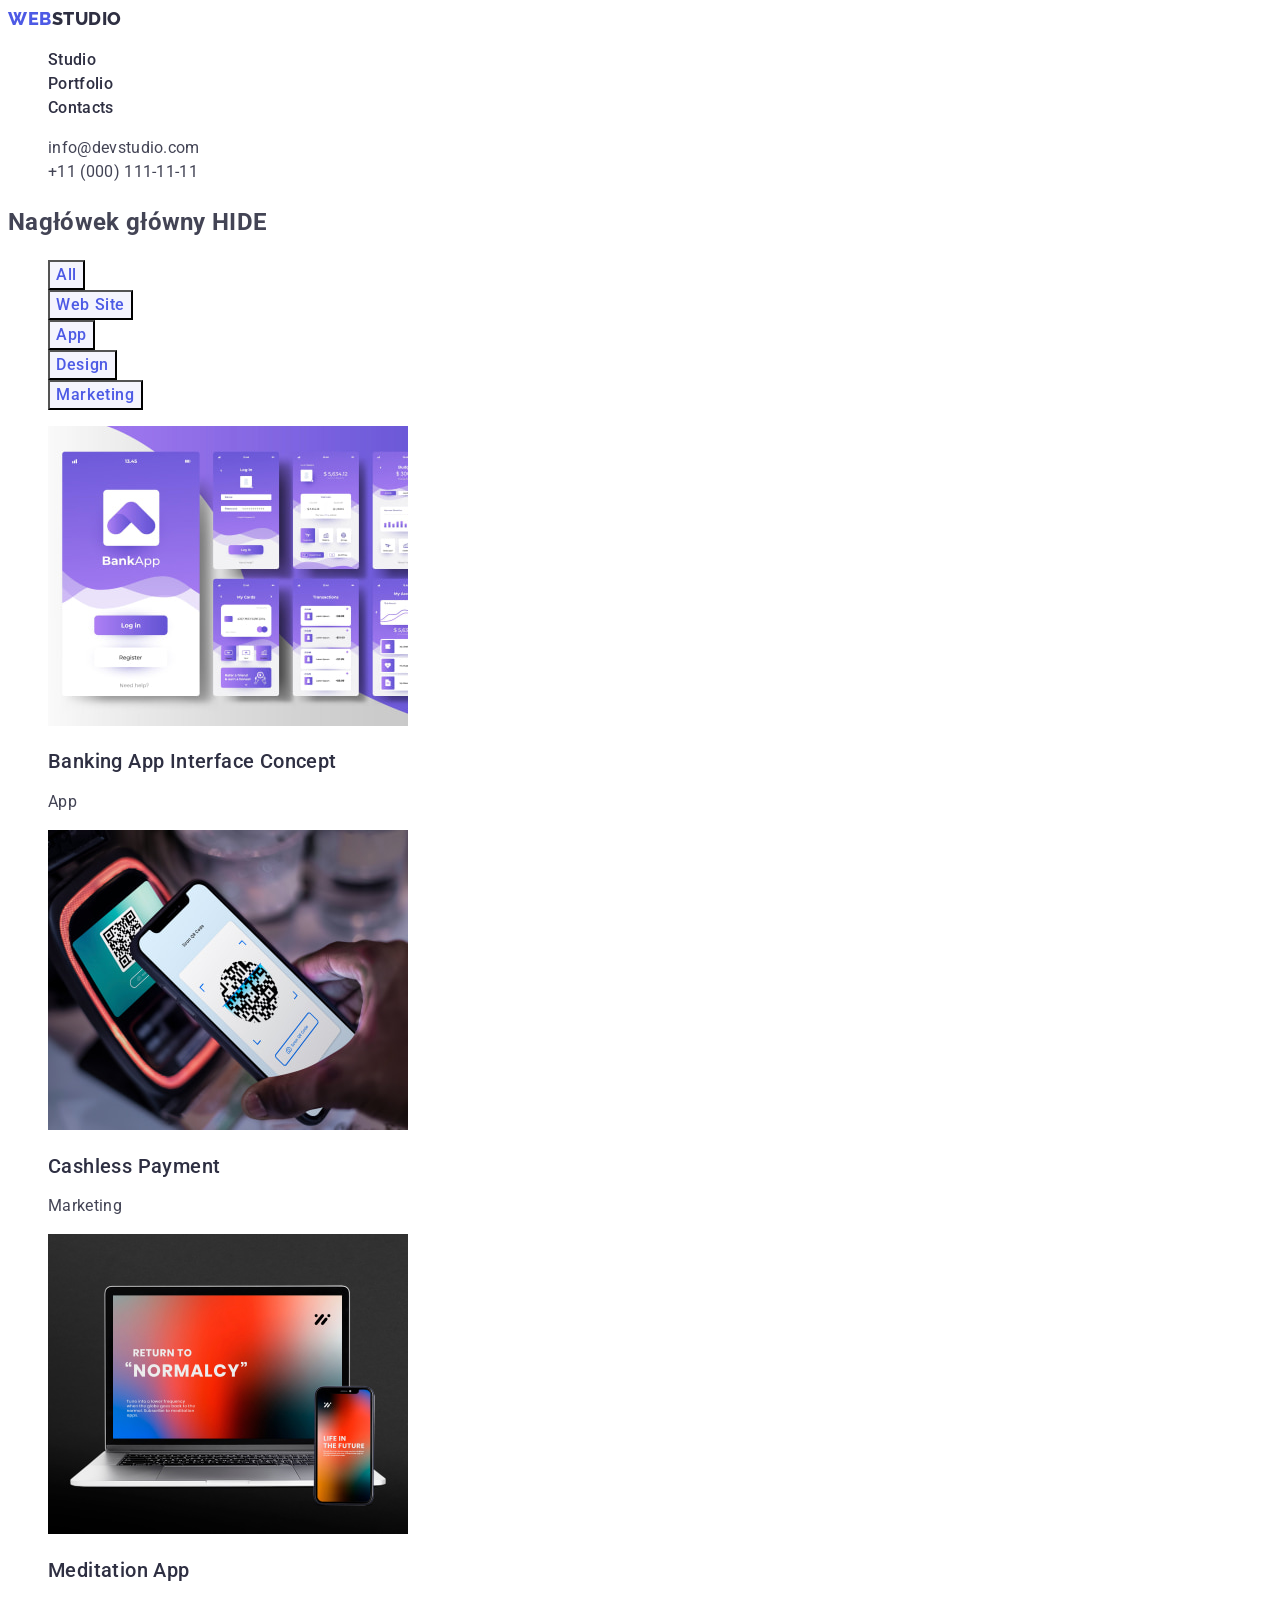
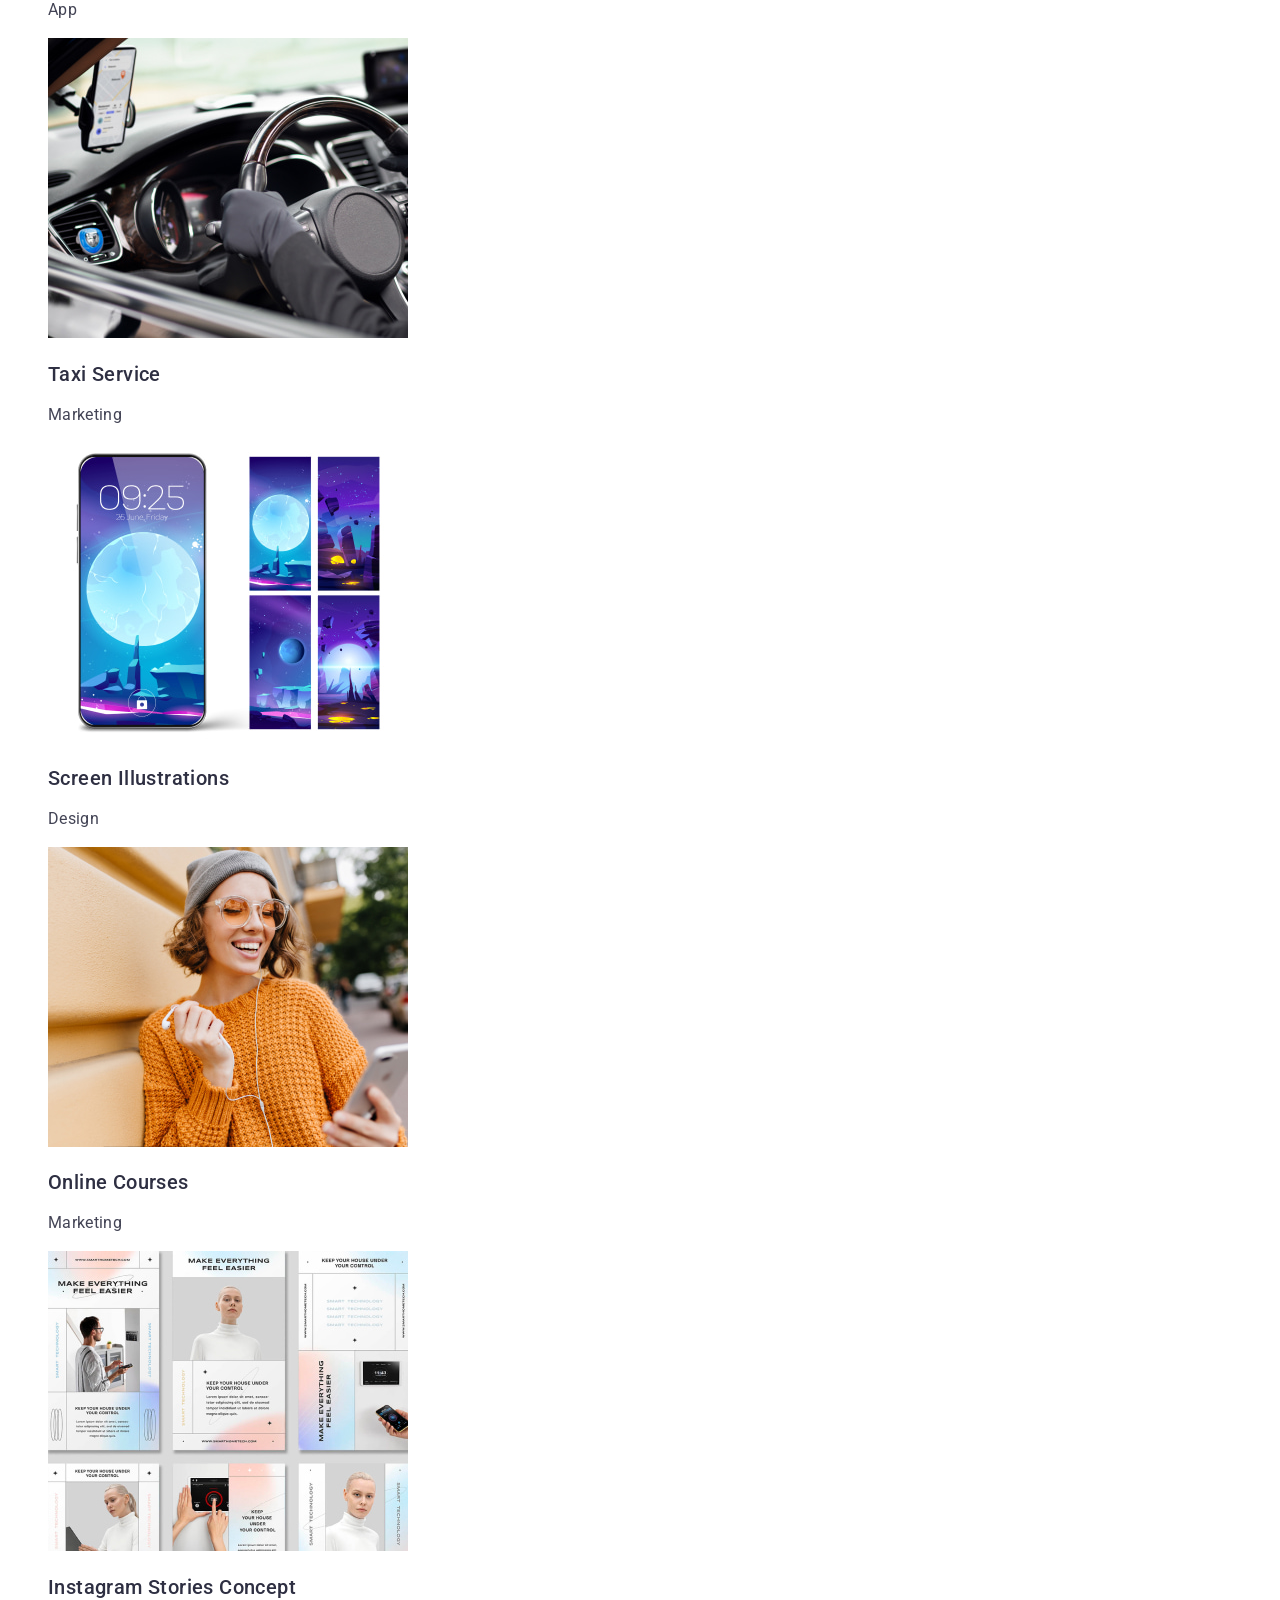
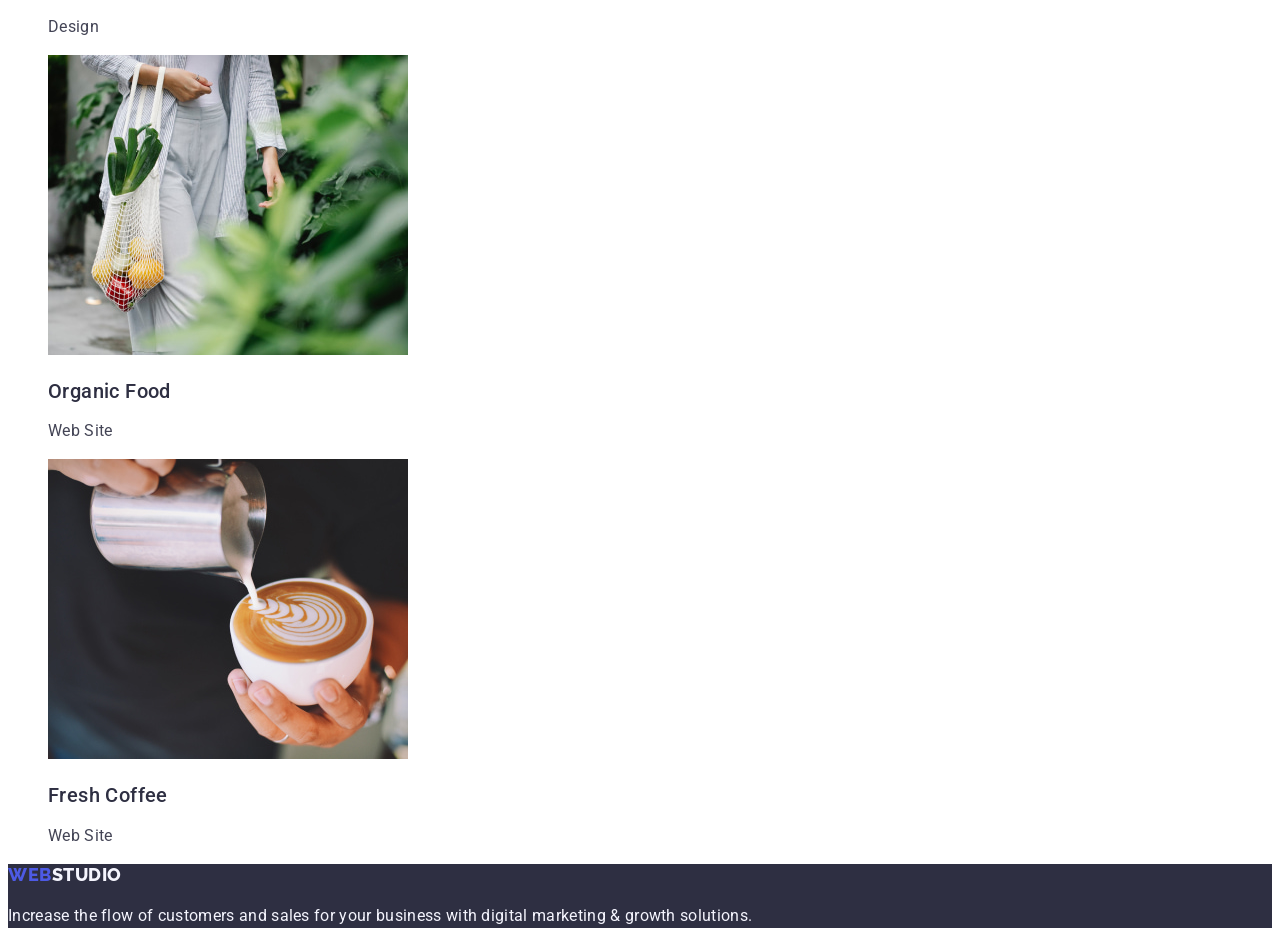
==== portfolio.html @ d499aee9 "Update portfolio.html" ====
<!DOCTYPE html>
<html lang="en">
  <head>
    <meta charset="UTF-8" />
    <meta http-equiv="X-UA-Compatible" content="IE=edge" />
    <meta name="viewport" content="width=device-width, initial-scale=1.0" />
    <meta name="description" content="WEBSTUDIO portfolio website" />
    <!-- FONTY i STYLE-->

    <link rel="preconnect" href="https://fonts.googleapis.com" />
    <link rel="preconnect" href="https://fonts.gstatic.com" crossorigin />
    <link
      href="https://fonts.googleapis.com/css2?family=Raleway:wght@800&family=Roboto:wght@400;500;700;900&display=swap"
      rel="stylesheet"
    />
    <link rel="stylesheet" href="./css/styles.css" />
    <title>WEBSTUDIO Portfolio</title>
  </head>
  <body>
    <!-- NAWIGACJA --------------------------------------------------->
    <header class="main-header">
      <nav class="main-navigation">
        <a href="./index.html" class="logo link"
          >Web<span class="studio">Studio</span></a
        >
        <ul class="menu-list list">
          <li><a href="./index.html" class="menu-item link">Studio</a></li>
          <li>
            <a href="./portfolio.html" class="menu-item link">Portfolio</a>
          </li>
          <li><a href="" class="menu-item link">Contacts</a></li>
        </ul>
      </nav>
      <address class="contact-details">
        <ul class="list">
          <li>
            <a href="mailto:info@devstudio.com" class="contact-item link"
              >info@devstudio.com</a
            >
          </li>
          <li>
            <a href="tel:+110001111111" class="contact-item link"
              >+11 (000) 111-11-11</a
            >
          </li>
        </ul>
      </address>
    </header>

    <main>
      <!-- FILTERS --------------------------------------------------->
      <section class="projects-section">
        <h1>Nagłówek główny HIDE</h1>
        <ul class="filter-list list">
          <li><button type="button" class="filter-button">All</button></li>
          <li><button type="button" class="filter-button">Web Site</button></li>
          <li><button type="button" class="filter-button">App</button></li>
          <li><button type="button" class="filter-button">Design</button></li>
          <li>
            <button type="button" class="filter-button">Marketing</button>
          </li>
        </ul>
        <!-- PROJECTS SECTION --------------------------------------------------->
        <ul class="projects-list list">
          <li>
            <a class="link" href="">
              <img
                src="./images/bankapp.jpg"
                alt="Mobile Banking App Interface"
                width="360"
                height="300"
              />
              <h2 class="list-item-title">Banking App Interface Concept</h2>
              <p class="projects-text">App</p></a
            >
          </li>
          <li>
            <a class="link" href="">
              <img
                src="./images/cashlesspay.jpg"
                alt="Contactless Payment Transaction"
                width="360"
                height="300"
              />
              <h2 class="list-item-title">Cashless Payment</h2>
              <p class="projects-text">Marketing</p></a
            >
          </li>
          <li>
            <a class="link" href="">
              <img
                src="./images/meditationapp.jpg"
                alt="Mindfulness Meditation App Interface"
                width="360"
                height="300"
              />
              <h2 class="list-item-title">Meditation App</h2>
              <p class="projects-text">App</p></a
            >
          </li>
          <li>
            <a class="link" href="">
              <img
                src="./images/taxi.jpg"
                alt="Taxi Service App Interface"
                width="360"
                height="300"
              />
              <h2 class="list-item-title">Taxi Service</h2>
              <p class="projects-text">Marketing</p></a
            >
          </li>
          <li>
            <a class="link" href="">
              <img
                src="./images/screenilustr.jpg"
                alt="Screen Illustrations Design"
                width="360"
                height="300"
              />
              <h2 class="list-item-title">Screen Illustrations</h2>
              <p class="projects-text">Design</p></a
            >
          </li>
          <li>
            <a class="link" href="">
              <img
                src="./images/onlinecourses.jpg"
                alt="Online Courses Platform Interface"
                width="360"
                height="300"
              />
              <h2 class="list-item-title">Online Courses</h2>
              <p class="projects-text">Marketing</p></a
            >
          </li>
          <li>
            <a class="link" href="">
              <img
                src="./images/instconcept.jpg"
                alt="Instagram Stories Concept Proposal"
                width="360"
                height="300"
              />
              <h2 class="list-item-title">Instagram Stories Concept</h2>
              <p class="projects-text">Design</p></a
            >
          </li>
          <li>
            <a class="link" href="">
              <img
                src="./images/organic.jpg"
                alt="Organic Food Delivery App Interface"
                width="360"
                height="300"
              />
              <h2 class="list-item-title">Organic Food</h2>
              <p class="projects-text">Web Site</p></a
            >
          </li>
          <li>
            <a class="link" href="">
              <img
                src="./images/freshcoffee.jpg"
                alt="Fresh Coffee Shop App Interface"
                width="360"
                height="300"
              />
              <h2 class="list-item-title">Fresh Coffee</h2>
              <p class="projects-text">Web Site</p></a
            >
          </li>
        </ul>
      </section>
    </main>
    <!-- FOOTER -------------------------------------------------------------->
    <footer class="footer-section">
      <a href="./index.html" class="logo link"
        >Web<span class="studio-footer">Studio</span></a
      >
      <p class="footer-text">
        Increase the flow of customers and sales for your business with digital
        marketing & growth solutions.
      </p>
    </footer>
  </body>
</html>
---- css/styles.css ----
:root {
  --primary-bradn-color: #4d5ae5; /*IRIS*/
  --pressed-state-color: #404bbf; /*OCEAN*/
  --primary-text-color: #434455; /*SLATE*/
  --success-valid-color: #31d0aa; /*GREEN*/
  --second-text-color: #2e2f42; /*NAVY BLUE*/
  --subtle-text: #8e8f99; /*LIGHT SLATE*/
  --accent-color: #e7e9fc; /*CORNFLOWER*/
  --light-background: #f4f4fd; /*CLOUD*/
  --modal-overlay-color: #2e2f4266; /*NAVY BLUE MODAL*/
  --hero-background: #2e2f42b2; /*GREY*/
  --white-background: #ffffff; /*WHITE*/
  --modal-background-color: #fcfcfc; /*DAIRY*/
}

body {
  font-family: 'Roboto', sans-serif;
  font-weight: 400;
  font-size: 16px;
  line-height: 1.5;
  letter-spacing: 0.02em;
  color: var(--primary-text-color);
  background-color: var(--white-background);
}

.logo {
  color: var(--primary-bradn-color);
  font-family: 'Raleway', sans-serif;
  font-size: 18px;
  font-weight: 800;
  line-height: 1.17;
  letter-spacing: 0.54px;
  text-transform: uppercase;
}

.studio {
  color: var(--second-text-color);
}

.menu-item {
  font-weight: 500;
  font-size: 16px;
  line-height: 1.5;
  letter-spacing: 0.02em;
  color: var(--second-text-color);
}

.list {
  list-style-type: none;
}
.link {
  text-decoration: none;
}

.menu-item:hover,
.menu-item:focus {
  color: var(--pressed-state-color);
}

.contact-details {
  font-style: normal;
}

.contact-item {
  font-size: 16px;
  line-height: 1.5;
  letter-spacing: 0.02em;
  color: var(--primary-text-color);
}

.contact-item:hover,
.contact-item:focus {
  color: var(--pressed-state-color);
}

.hero-section {
  background-color: var(--second-text-color);
}

.hero-title {
  color: var(--white-background);
  font-size: 56px;
  font-weight: 700;
  line-height: 1.07;
  letter-spacing: 0.02em;
  text-align: center;
}

.hero-button {
  background: var(--primary-bradn-color);
  color: var(--white-background);
  font-weight: 500;
  letter-spacing: 0.64px;
  font-family: 'Roboto', sans-serif;
  cursor: pointer;
  font-size: 16px;
  line-height: 1.5;
}
.hero-button:hover,
.hero-button:focus {
  background-color: var(--pressed-state-color);
}

/* SEKCJA TZY */

.why-us-item {
  font-size: 16px;
  line-height: 1.5;
  letter-spacing: 0.02em;
  color: var(--primary-text-color);
}

.team-section {
  background-color: var(--light-background);
}

.team-header {
  font-size: 36px;
  text-align: center;
  font-weight: 700;
  line-height: 1.11;
  letter-spacing: 0.02em;
  text-transform: capitalize;
  color: var(--second-text-color);
}

.team-card {
  background-color: var(--white-background);
}

.job-item {
  letter-spacing: 0.02em;
}

.studio-footer {
  color: var(--light-background);
}

.footer-section {
  background-color: var(--second-text-color);
}

.footer-text {
  color: var(--light-background);
}

/*PORTFOLIO ---------------- */

.filter-button {
  background-color: var(--light-background);
  color: var(--primary-bradn-color);
  font-family: 'Roboto', sans-serif;
  font-size: 16px;
  font-weight: 500;
  line-height: 1.5;
  letter-spacing: 0.04em;
  cursor: pointer;
}

.filter-button:hover,
.filter-button:focus {
  background-color: var(--pressed-state-color);
  color: var(--white-background);
}

.list-item-title {
  font-size: 20px;
  font-weight: 500;
  line-height: 1.2;
  letter-spacing: 0.02em;
  color: var(--second-text-color);
}

.projects-text {
  color: var(--primary-text-color);
}
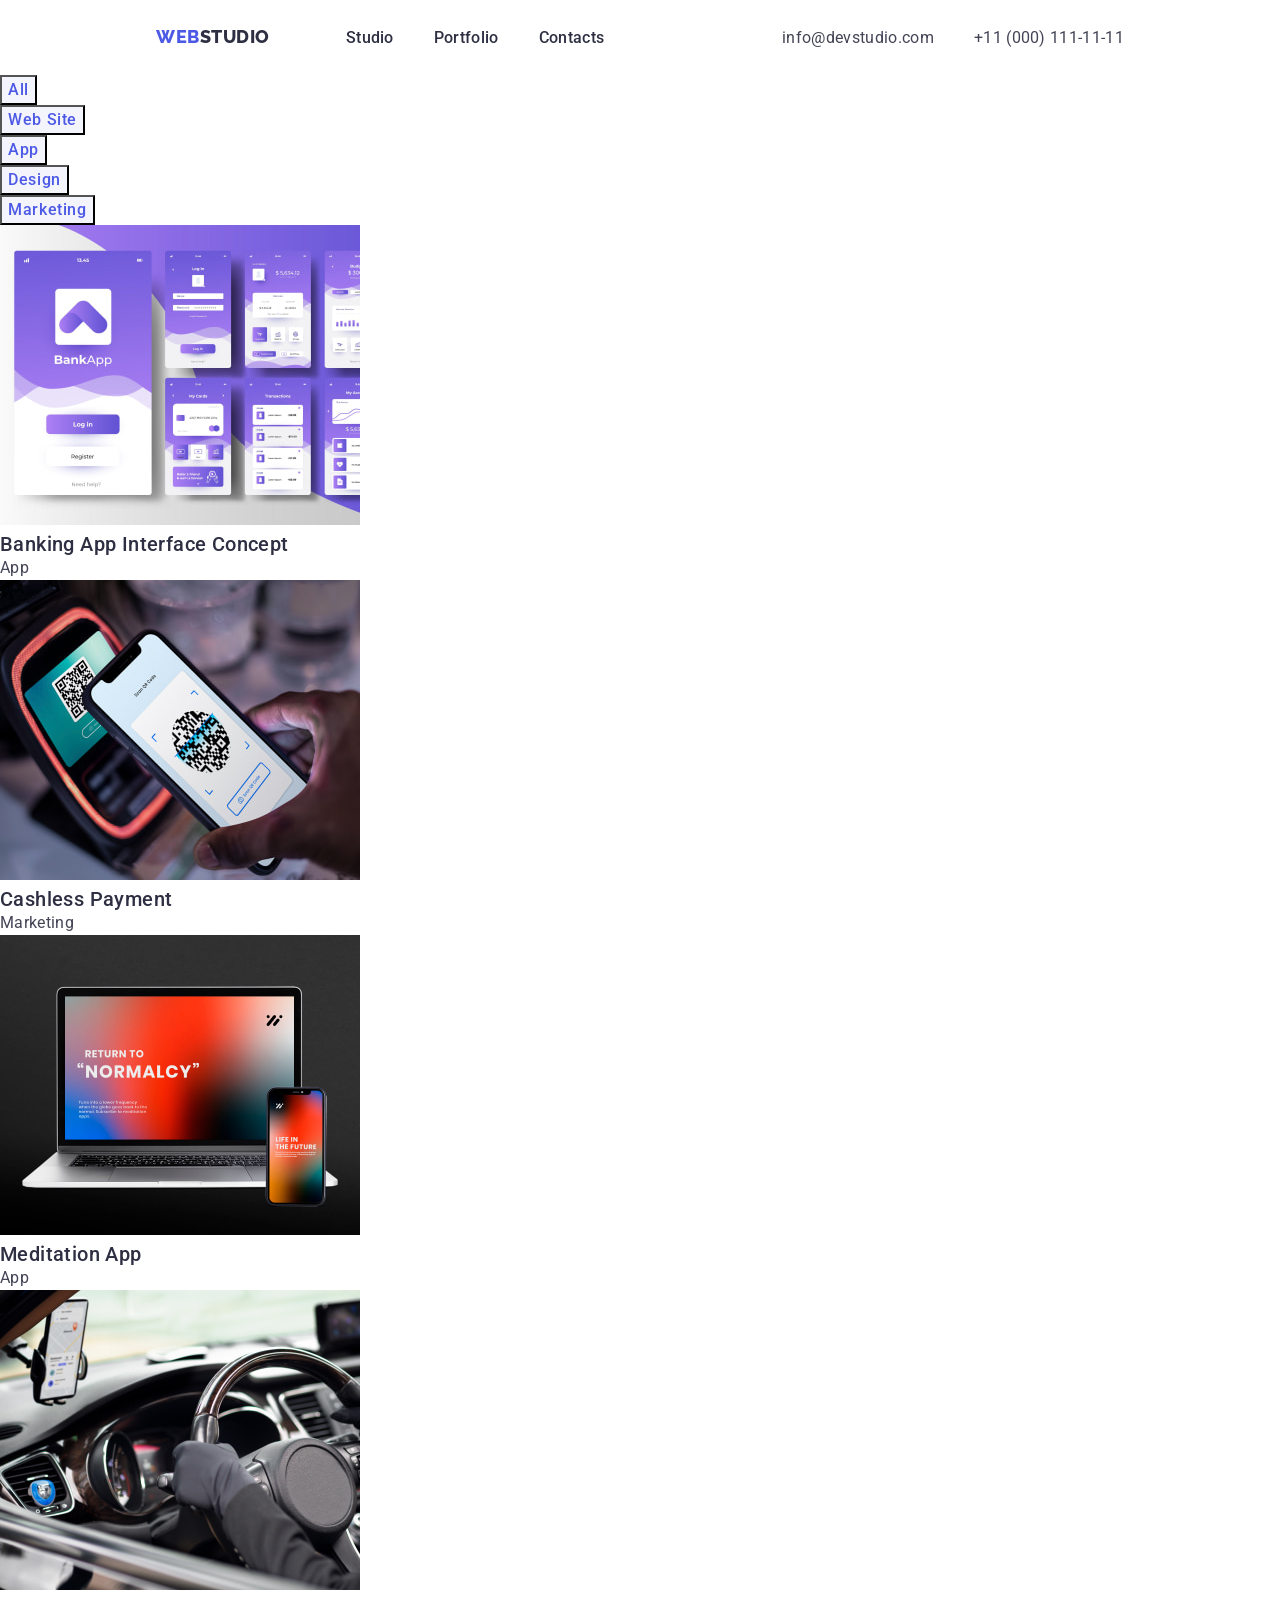
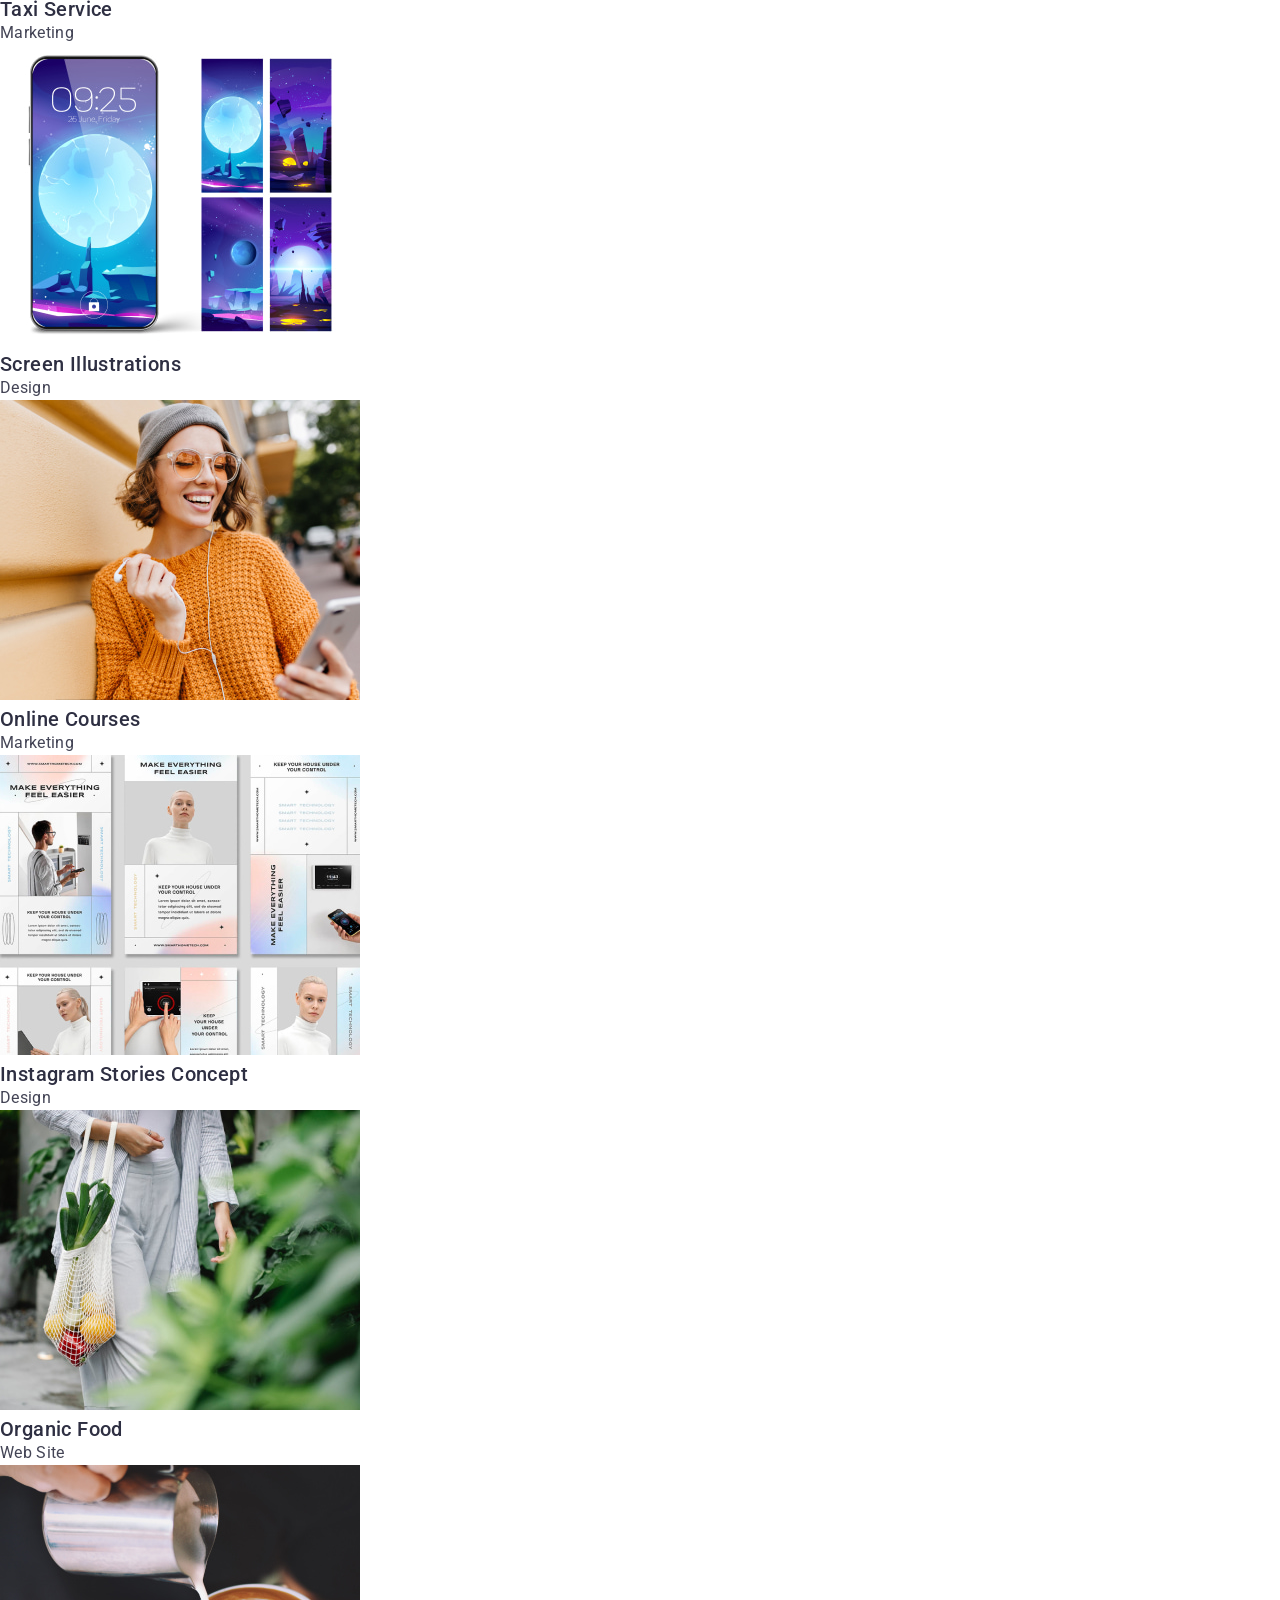
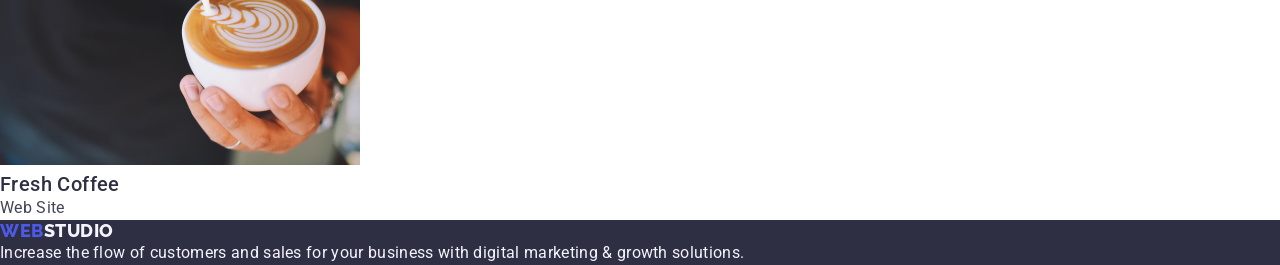
==== commit c3c29599: "update html css" ====
--- a/portfolio.html
+++ b/portfolio.html
@@ -6,7 +6,10 @@
     <meta name="viewport" content="width=device-width, initial-scale=1.0" />
     <meta name="description" content="WEBSTUDIO portfolio website" />
     <!-- FONTY i STYLE-->
-
+    <link
+      rel="stylesheet"
+      href="https://cdn.jsdelivr.net/npm/modern-normalize@2.0.0/modern-normalize.min.css"
+    />
     <link rel="preconnect" href="https://fonts.googleapis.com" />
     <link rel="preconnect" href="https://fonts.gstatic.com" crossorigin />
     <link
@@ -50,7 +53,7 @@
     <main>
       <!-- FILTERS --------------------------------------------------->
       <section class="projects-section">
-        <h1>Nagłówek główny HIDE</h1>
+        <h1 class="visually-hidden">OUR APPS AND PROJECTS</h1>
         <ul class="filter-list list">
           <li><button type="button" class="filter-button">All</button></li>
           <li><button type="button" class="filter-button">Web Site</button></li>
--- a/css/styles.css
+++ b/css/styles.css
@@ -13,6 +13,19 @@
   --modal-background-color: #fcfcfc; /*DAIRY*/
 }
 
+h1,
+h2,
+h3,
+h4,
+h5,
+h6,
+ul,
+p {
+  margin: 0;
+  padding: 0;
+  list-style-type: none;
+}
+
 body {
   font-family: 'Roboto', sans-serif;
   font-weight: 400;
@@ -21,6 +34,24 @@
   letter-spacing: 0.02em;
   color: var(--primary-text-color);
   background-color: var(--white-background);
+}
+.visually-hidden {
+  position: absolute;
+  width: 1px;
+  height: 1px;
+  margin: -1px;
+  border: 0;
+  padding: 0;
+  white-space: nowrap;
+  clip-path: inset(100%);
+  clip: rect(0 0 0 0);
+  overflow: hidden;
+}
+
+.main-header {
+  display: flex;
+  align-items: center;
+  justify-content: space-between;
 }
 
 .logo {
@@ -31,10 +62,22 @@
   line-height: 1.17;
   letter-spacing: 0.54px;
   text-transform: uppercase;
+  display: block;
 }
 
 .studio {
   color: var(--second-text-color);
+}
+
+.main-navigation {
+  display: flex;
+  margin: 25.5px 0px 25.5px 156px;
+}
+
+.menu-list {
+  display: flex;
+  margin-left: 76px;
+  gap: 40px;
 }
 
 .menu-item {
@@ -48,6 +91,7 @@
 .list {
   list-style-type: none;
 }
+
 .link {
   text-decoration: none;
 }
@@ -61,6 +105,12 @@
   font-style: normal;
 }
 
+.contact-details ul {
+  display: flex;
+  gap: 40px;
+  margin-right: 156px;
+}
+
 .contact-item {
   font-size: 16px;
   line-height: 1.5;
@@ -75,6 +125,10 @@
 
 .hero-section {
   background-color: var(--second-text-color);
+  display: flex;
+  flex-direction: column;
+  align-items: center;
+  padding: 188px;
 }
 
 .hero-title {
@@ -84,6 +138,7 @@
   line-height: 1.07;
   letter-spacing: 0.02em;
   text-align: center;
+  width: 496px;
 }
 
 .hero-button {
@@ -95,19 +150,50 @@
   cursor: pointer;
   font-size: 16px;
   line-height: 1.5;
-}
+  margin-top: 48px;
+}
+
 .hero-button:hover,
 .hero-button:focus {
   background-color: var(--pressed-state-color);
 }
 
 /* SEKCJA TZY */
+.why-us-list {
+  display: flex;
+  flex-direction: row;
+  gap: 24px;
+  align-items: center;
+
+  margin: 120px auto;
+}
+
+.why-us-section {
+  display: flex;
+  flex-direction: row;
+  align-items: center;
+}
 
 .why-us-item {
   font-size: 16px;
   line-height: 1.5;
   letter-spacing: 0.02em;
   color: var(--primary-text-color);
+  width: 264px;
+}
+
+/* SEKCJA CZWARTA */
+
+.we-do-section {
+  display: flex;
+  flex-direction: column;
+  align-items: center;
+}
+.we-do-list {
+  display: flex;
+  gap: 24px;
+  align-items: center;
+  margin: 72px auto 120px;
 }
 
 .team-section {
@@ -174,3 +260,8 @@
 .projects-text {
   color: var(--primary-text-color);
 }
+
+.container {
+  display: flex;
+  flex-direction: row;
+}
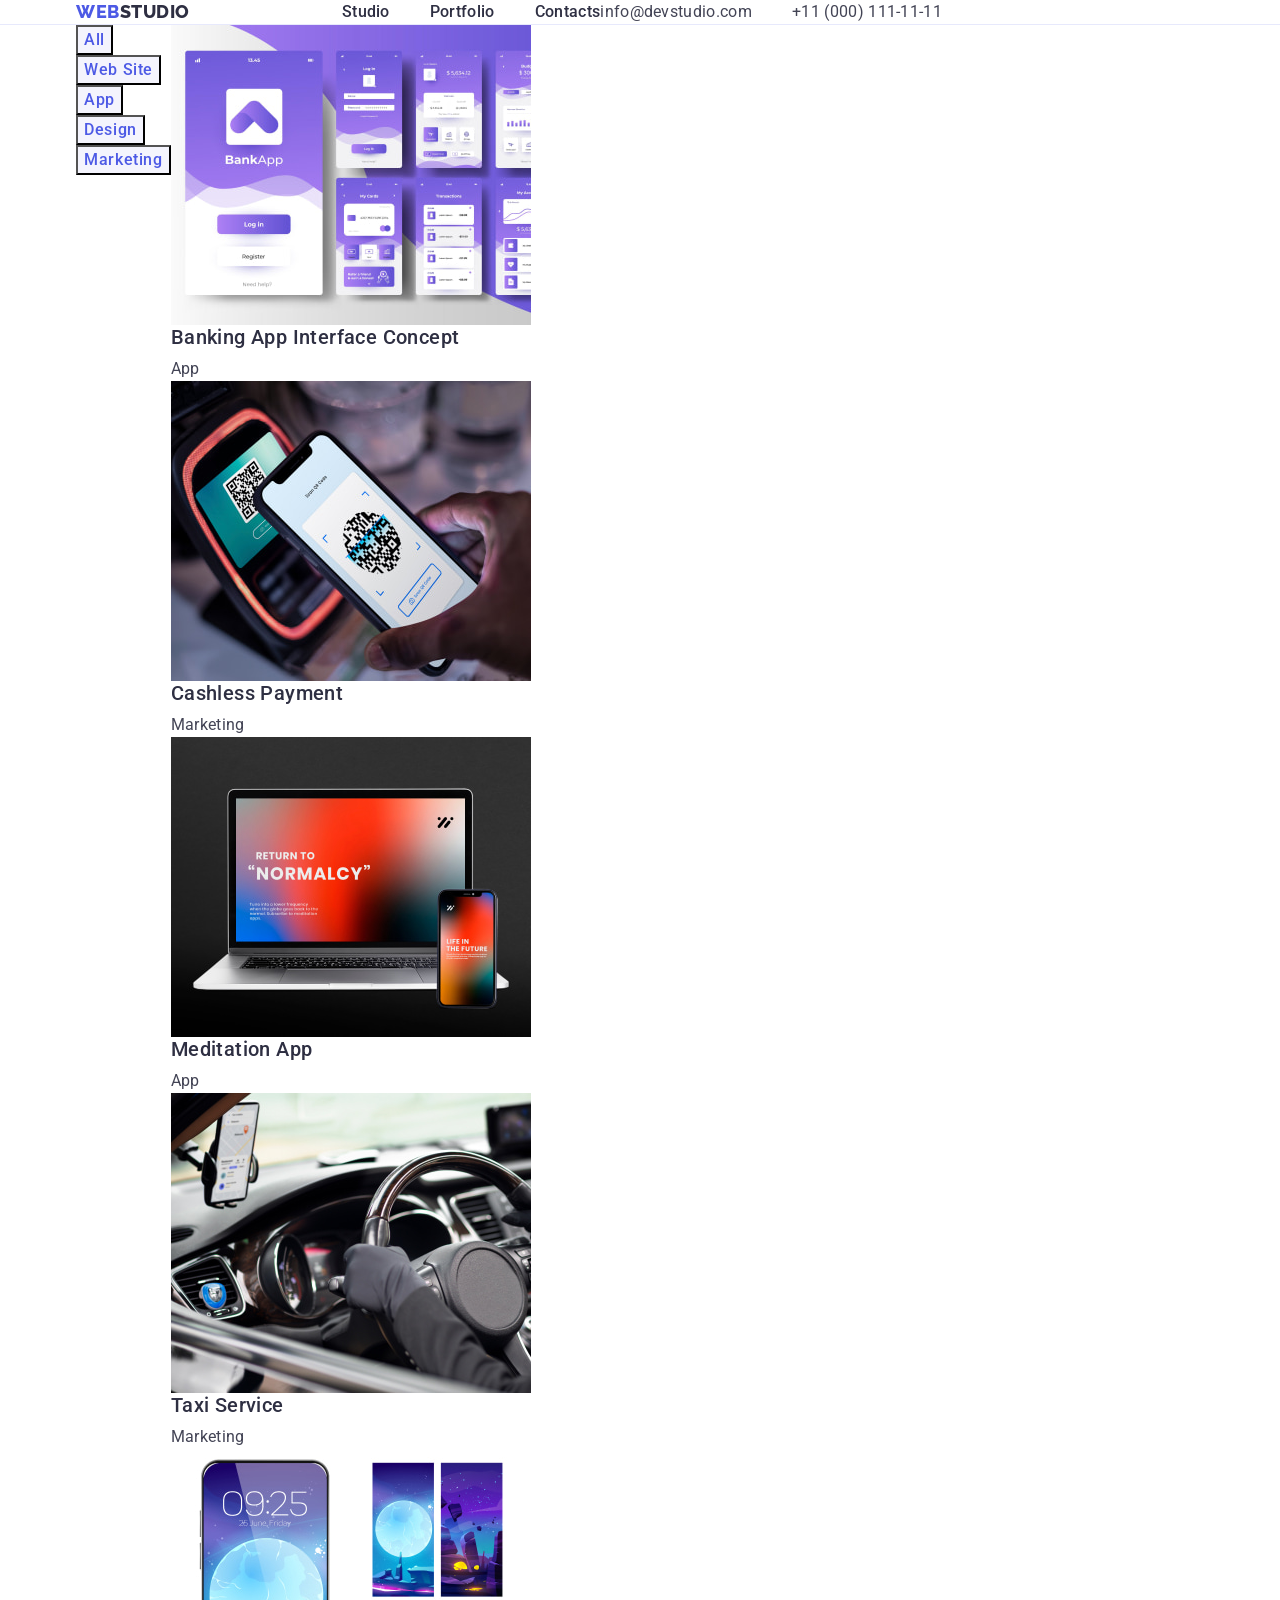
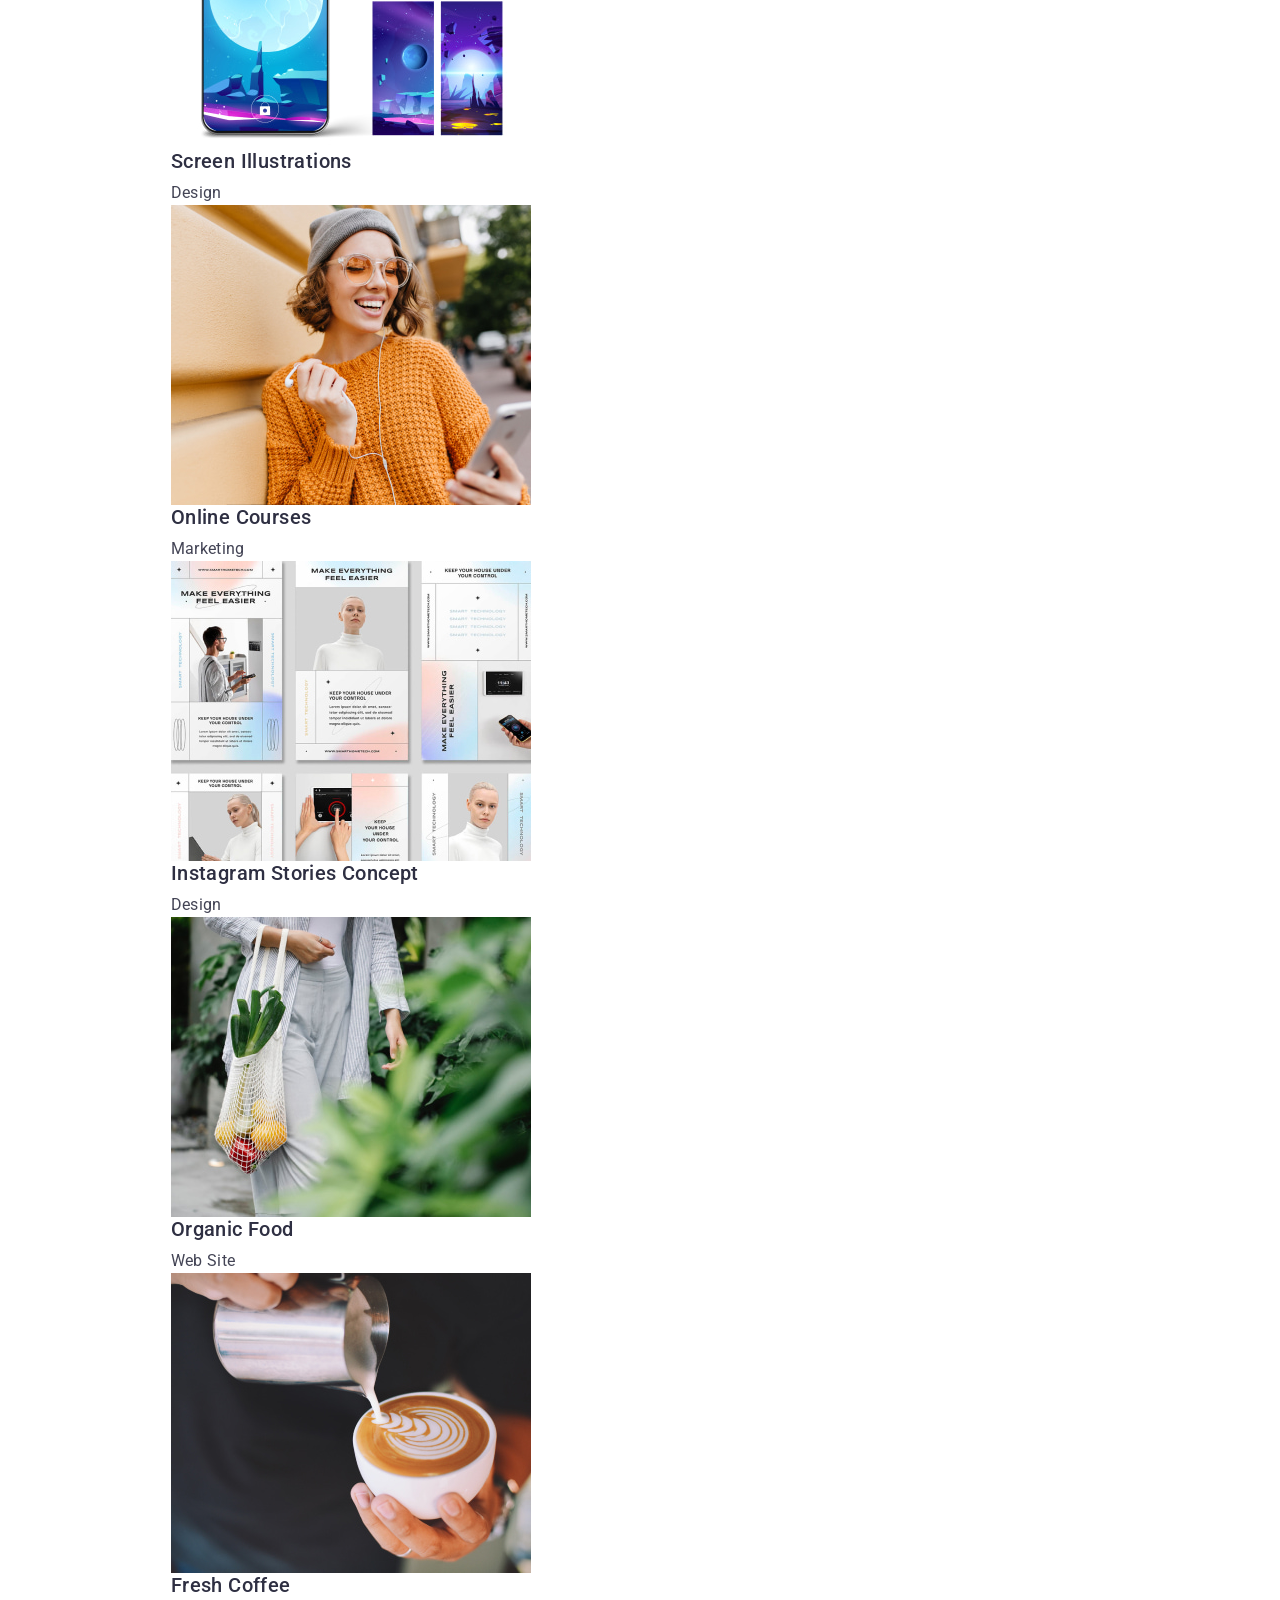
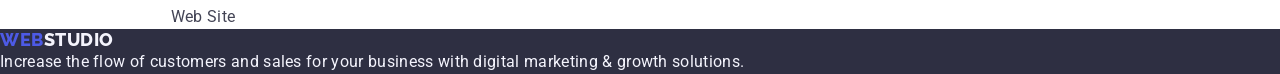
==== commit 9173ff23: "divs" ====
--- a/portfolio.html
+++ b/portfolio.html
@@ -22,158 +22,164 @@
   <body>
     <!-- NAWIGACJA --------------------------------------------------->
     <header class="main-header">
-      <nav class="main-navigation">
-        <a href="./index.html" class="logo link"
-          >Web<span class="studio">Studio</span></a
-        >
-        <ul class="menu-list list">
-          <li><a href="./index.html" class="menu-item link">Studio</a></li>
-          <li>
-            <a href="./portfolio.html" class="menu-item link">Portfolio</a>
-          </li>
-          <li><a href="" class="menu-item link">Contacts</a></li>
-        </ul>
-      </nav>
-      <address class="contact-details">
-        <ul class="list">
-          <li>
-            <a href="mailto:info@devstudio.com" class="contact-item link"
-              >info@devstudio.com</a
-            >
-          </li>
-          <li>
-            <a href="tel:+110001111111" class="contact-item link"
-              >+11 (000) 111-11-11</a
-            >
-          </li>
-        </ul>
-      </address>
+      <div class="header-container container">
+        <nav class="main-navigation">
+          <a href="./index.html" class="logo link"
+            >Web<span class="studio">Studio</span></a
+          >
+          <ul class="menu-list list">
+            <li><a href="./index.html" class="menu-item link">Studio</a></li>
+            <li>
+              <a href="./portfolio.html" class="menu-item link">Portfolio</a>
+            </li>
+            <li><a href="" class="menu-item link">Contacts</a></li>
+          </ul>
+        </nav>
+        <address class="contact-details">
+          <ul class="list">
+            <li>
+              <a href="mailto:info@devstudio.com" class="contact-item link"
+                >info@devstudio.com</a
+              >
+            </li>
+            <li>
+              <a href="tel:+110001111111" class="contact-item link"
+                >+11 (000) 111-11-11</a
+              >
+            </li>
+          </ul>
+        </address>
+      </div>
     </header>
 
     <main>
       <!-- FILTERS --------------------------------------------------->
       <section class="projects-section">
-        <h1 class="visually-hidden">OUR APPS AND PROJECTS</h1>
-        <ul class="filter-list list">
-          <li><button type="button" class="filter-button">All</button></li>
-          <li><button type="button" class="filter-button">Web Site</button></li>
-          <li><button type="button" class="filter-button">App</button></li>
-          <li><button type="button" class="filter-button">Design</button></li>
-          <li>
-            <button type="button" class="filter-button">Marketing</button>
-          </li>
-        </ul>
-        <!-- PROJECTS SECTION --------------------------------------------------->
-        <ul class="projects-list list">
-          <li>
-            <a class="link" href="">
-              <img
-                src="./images/bankapp.jpg"
-                alt="Mobile Banking App Interface"
-                width="360"
-                height="300"
-              />
-              <h2 class="list-item-title">Banking App Interface Concept</h2>
-              <p class="projects-text">App</p></a
-            >
-          </li>
-          <li>
-            <a class="link" href="">
-              <img
-                src="./images/cashlesspay.jpg"
-                alt="Contactless Payment Transaction"
-                width="360"
-                height="300"
-              />
-              <h2 class="list-item-title">Cashless Payment</h2>
-              <p class="projects-text">Marketing</p></a
-            >
-          </li>
-          <li>
-            <a class="link" href="">
-              <img
-                src="./images/meditationapp.jpg"
-                alt="Mindfulness Meditation App Interface"
-                width="360"
-                height="300"
-              />
-              <h2 class="list-item-title">Meditation App</h2>
-              <p class="projects-text">App</p></a
-            >
-          </li>
-          <li>
-            <a class="link" href="">
-              <img
-                src="./images/taxi.jpg"
-                alt="Taxi Service App Interface"
-                width="360"
-                height="300"
-              />
-              <h2 class="list-item-title">Taxi Service</h2>
-              <p class="projects-text">Marketing</p></a
-            >
-          </li>
-          <li>
-            <a class="link" href="">
-              <img
-                src="./images/screenilustr.jpg"
-                alt="Screen Illustrations Design"
-                width="360"
-                height="300"
-              />
-              <h2 class="list-item-title">Screen Illustrations</h2>
-              <p class="projects-text">Design</p></a
-            >
-          </li>
-          <li>
-            <a class="link" href="">
-              <img
-                src="./images/onlinecourses.jpg"
-                alt="Online Courses Platform Interface"
-                width="360"
-                height="300"
-              />
-              <h2 class="list-item-title">Online Courses</h2>
-              <p class="projects-text">Marketing</p></a
-            >
-          </li>
-          <li>
-            <a class="link" href="">
-              <img
-                src="./images/instconcept.jpg"
-                alt="Instagram Stories Concept Proposal"
-                width="360"
-                height="300"
-              />
-              <h2 class="list-item-title">Instagram Stories Concept</h2>
-              <p class="projects-text">Design</p></a
-            >
-          </li>
-          <li>
-            <a class="link" href="">
-              <img
-                src="./images/organic.jpg"
-                alt="Organic Food Delivery App Interface"
-                width="360"
-                height="300"
-              />
-              <h2 class="list-item-title">Organic Food</h2>
-              <p class="projects-text">Web Site</p></a
-            >
-          </li>
-          <li>
-            <a class="link" href="">
-              <img
-                src="./images/freshcoffee.jpg"
-                alt="Fresh Coffee Shop App Interface"
-                width="360"
-                height="300"
-              />
-              <h2 class="list-item-title">Fresh Coffee</h2>
-              <p class="projects-text">Web Site</p></a
-            >
-          </li>
-        </ul>
+        <div class="container">
+          <h1 class="visually-hidden">OUR APPS AND PROJECTS</h1>
+          <ul class="filter-list list">
+            <li><button type="button" class="filter-button">All</button></li>
+            <li>
+              <button type="button" class="filter-button">Web Site</button>
+            </li>
+            <li><button type="button" class="filter-button">App</button></li>
+            <li><button type="button" class="filter-button">Design</button></li>
+            <li>
+              <button type="button" class="filter-button">Marketing</button>
+            </li>
+          </ul>
+          <!-- PROJECTS SECTION --------------------------------------------------->
+          <ul class="projects-list list">
+            <li>
+              <a class="link" href="">
+                <img
+                  src="./images/bankapp.jpg"
+                  alt="Mobile Banking App Interface"
+                  width="360"
+                  height="300"
+                />
+                <h2 class="list-item-title">Banking App Interface Concept</h2>
+                <p class="projects-text">App</p></a
+              >
+            </li>
+            <li>
+              <a class="link" href="">
+                <img
+                  src="./images/cashlesspay.jpg"
+                  alt="Contactless Payment Transaction"
+                  width="360"
+                  height="300"
+                />
+                <h2 class="list-item-title">Cashless Payment</h2>
+                <p class="projects-text">Marketing</p></a
+              >
+            </li>
+            <li>
+              <a class="link" href="">
+                <img
+                  src="./images/meditationapp.jpg"
+                  alt="Mindfulness Meditation App Interface"
+                  width="360"
+                  height="300"
+                />
+                <h2 class="list-item-title">Meditation App</h2>
+                <p class="projects-text">App</p></a
+              >
+            </li>
+            <li>
+              <a class="link" href="">
+                <img
+                  src="./images/taxi.jpg"
+                  alt="Taxi Service App Interface"
+                  width="360"
+                  height="300"
+                />
+                <h2 class="list-item-title">Taxi Service</h2>
+                <p class="projects-text">Marketing</p></a
+              >
+            </li>
+            <li>
+              <a class="link" href="">
+                <img
+                  src="./images/screenilustr.jpg"
+                  alt="Screen Illustrations Design"
+                  width="360"
+                  height="300"
+                />
+                <h2 class="list-item-title">Screen Illustrations</h2>
+                <p class="projects-text">Design</p></a
+              >
+            </li>
+            <li>
+              <a class="link" href="">
+                <img
+                  src="./images/onlinecourses.jpg"
+                  alt="Online Courses Platform Interface"
+                  width="360"
+                  height="300"
+                />
+                <h2 class="list-item-title">Online Courses</h2>
+                <p class="projects-text">Marketing</p></a
+              >
+            </li>
+            <li>
+              <a class="link" href="">
+                <img
+                  src="./images/instconcept.jpg"
+                  alt="Instagram Stories Concept Proposal"
+                  width="360"
+                  height="300"
+                />
+                <h2 class="list-item-title">Instagram Stories Concept</h2>
+                <p class="projects-text">Design</p></a
+              >
+            </li>
+            <li>
+              <a class="link" href="">
+                <img
+                  src="./images/organic.jpg"
+                  alt="Organic Food Delivery App Interface"
+                  width="360"
+                  height="300"
+                />
+                <h2 class="list-item-title">Organic Food</h2>
+                <p class="projects-text">Web Site</p></a
+              >
+            </li>
+            <li>
+              <a class="link" href="">
+                <img
+                  src="./images/freshcoffee.jpg"
+                  alt="Fresh Coffee Shop App Interface"
+                  width="360"
+                  height="300"
+                />
+                <h2 class="list-item-title">Fresh Coffee</h2>
+                <p class="projects-text">Web Site</p></a
+              >
+            </li>
+          </ul>
+        </div>
       </section>
     </main>
     <!-- FOOTER -------------------------------------------------------------->
--- a/css/styles.css
+++ b/css/styles.css
@@ -25,6 +25,9 @@
   padding: 0;
   list-style-type: none;
 }
+img {
+  display: block;
+}
 
 body {
   font-family: 'Roboto', sans-serif;
@@ -35,6 +38,13 @@
   color: var(--primary-text-color);
   background-color: var(--white-background);
 }
+
+.container {
+  width: 1158px;
+  margin: 0 auto;
+  padding: 0 15px;
+}
+
 .visually-hidden {
   position: absolute;
   width: 1px;
@@ -52,6 +62,11 @@
   display: flex;
   align-items: center;
   justify-content: space-between;
+  border-bottom: 1px solid #e7e9fc;
+}
+
+.header-container {
+  display: flex;
 }
 
 .logo {
@@ -63,6 +78,7 @@
   letter-spacing: 0.54px;
   text-transform: uppercase;
   display: block;
+  margin-right: 76px;
 }
 
 .studio {
@@ -71,7 +87,7 @@
 
 .main-navigation {
   display: flex;
-  margin: 25.5px 0px 25.5px 156px;
+  align-items: center;
 }
 
 .menu-list {
@@ -86,6 +102,7 @@
   line-height: 1.5;
   letter-spacing: 0.02em;
   color: var(--second-text-color);
+  padding: 24px 0;
 }
 
 .list {
@@ -128,7 +145,7 @@
   display: flex;
   flex-direction: column;
   align-items: center;
-  padding: 188px;
+  padding: 188px 0;
 }
 
 .hero-title {
@@ -138,11 +155,11 @@
   line-height: 1.07;
   letter-spacing: 0.02em;
   text-align: center;
-  width: 496px;
+  max-width: 496px;
 }
 
 .hero-button {
-  background: var(--primary-bradn-color);
+  background-color: var(--primary-bradn-color);
   color: var(--white-background);
   font-weight: 500;
   letter-spacing: 0.64px;
@@ -150,7 +167,12 @@
   cursor: pointer;
   font-size: 16px;
   line-height: 1.5;
+  display: block;
   margin-top: 48px;
+  min-width: 169px;
+  height: 56px;
+  border: none;
+  border-radius: 4px;
 }
 
 .hero-button:hover,
@@ -158,13 +180,12 @@
   background-color: var(--pressed-state-color);
 }
 
-/* SEKCJA TZY */
+/* SEKCJA DRUGA */
 .why-us-list {
   display: flex;
   flex-direction: row;
   gap: 24px;
   align-items: center;
-
   margin: 120px auto;
 }
 
@@ -172,6 +193,7 @@
   display: flex;
   flex-direction: row;
   align-items: center;
+  padding: 120px 0;
 }
 
 .why-us-item {
@@ -180,6 +202,10 @@
   letter-spacing: 0.02em;
   color: var(--primary-text-color);
   width: 264px;
+}
+
+.why-us-list-point {
+  width: calc((100% - 72px) / 4);
 }
 
 /* SEKCJA CZWARTA */
@@ -255,6 +281,8 @@
   line-height: 1.2;
   letter-spacing: 0.02em;
   color: var(--second-text-color);
+  /** czy to działa do wszyskich titles? **/
+  margin-bottom: 8px;
 }
 
 .projects-text {
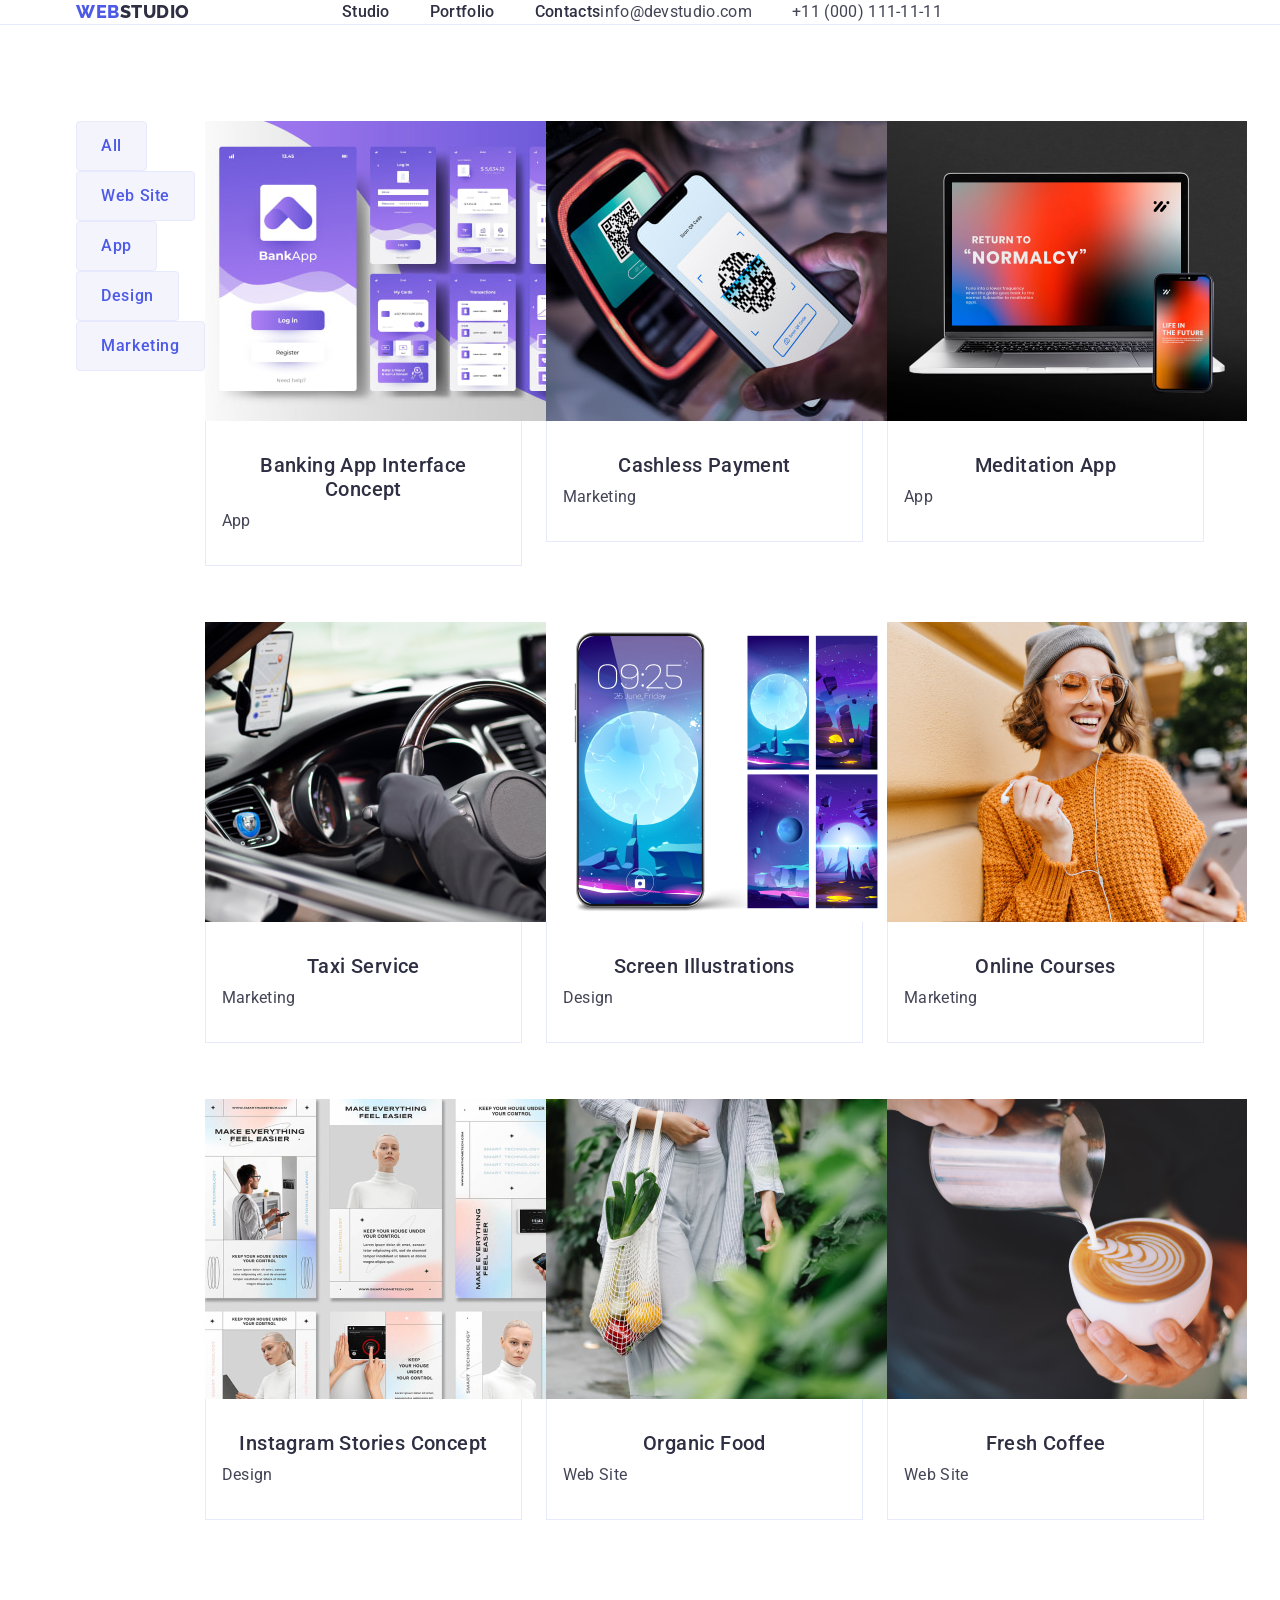
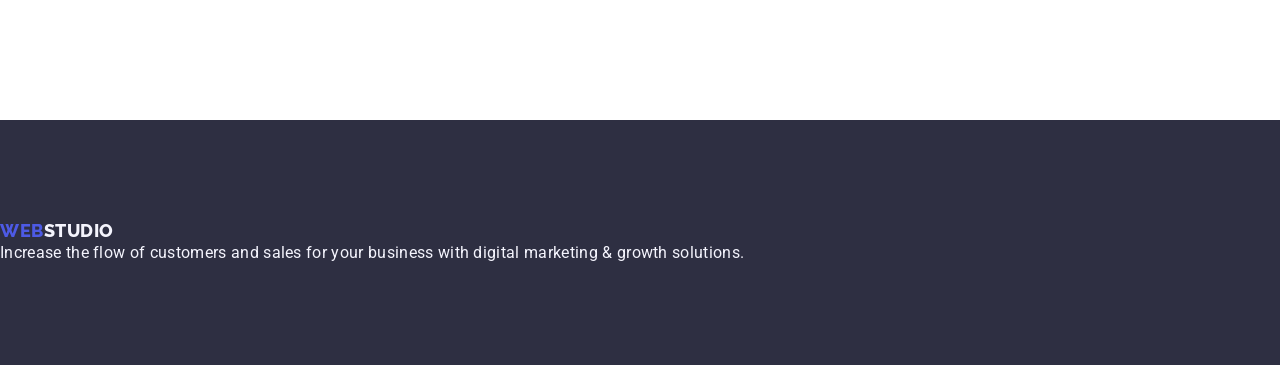
==== commit 62096dd6: "update css" ====
--- a/portfolio.html
+++ b/portfolio.html
@@ -70,7 +70,7 @@
           </ul>
           <!-- PROJECTS SECTION --------------------------------------------------->
           <ul class="projects-list list">
-            <li>
+            <li class="projects-list-point">
               <a class="link" href="">
                 <img
                   src="./images/bankapp.jpg"
@@ -78,11 +78,13 @@
                   width="360"
                   height="300"
                 />
-                <h2 class="list-item-title">Banking App Interface Concept</h2>
-                <p class="projects-text">App</p></a
-              >
-            </li>
-            <li>
+                <div class="projects-name-container">
+                  <h2 class="list-item-title">Banking App Interface Concept</h2>
+                  <p class="projects-text">App</p>
+                </div></a
+              >
+            </li>
+            <li class="projects-list-point">
               <a class="link" href="">
                 <img
                   src="./images/cashlesspay.jpg"
@@ -90,11 +92,13 @@
                   width="360"
                   height="300"
                 />
-                <h2 class="list-item-title">Cashless Payment</h2>
-                <p class="projects-text">Marketing</p></a
-              >
-            </li>
-            <li>
+                <div class="projects-name-container">
+                  <h2 class="list-item-title">Cashless Payment</h2>
+                  <p class="projects-text">Marketing</p>
+                </div></a
+              >
+            </li>
+            <li class="projects-list-point">
               <a class="link" href="">
                 <img
                   src="./images/meditationapp.jpg"
@@ -102,11 +106,13 @@
                   width="360"
                   height="300"
                 />
-                <h2 class="list-item-title">Meditation App</h2>
-                <p class="projects-text">App</p></a
-              >
-            </li>
-            <li>
+                <div class="projects-name-container">
+                  <h2 class="list-item-title">Meditation App</h2>
+                  <p class="projects-text">App</p>
+                </div></a
+              >
+            </li>
+            <li class="projects-list-point">
               <a class="link" href="">
                 <img
                   src="./images/taxi.jpg"
@@ -114,11 +120,13 @@
                   width="360"
                   height="300"
                 />
-                <h2 class="list-item-title">Taxi Service</h2>
-                <p class="projects-text">Marketing</p></a
-              >
-            </li>
-            <li>
+                <div class="projects-name-container">
+                  <h2 class="list-item-title">Taxi Service</h2>
+                  <p class="projects-text">Marketing</p>
+                </div></a
+              >
+            </li>
+            <li class="projects-list-point">
               <a class="link" href="">
                 <img
                   src="./images/screenilustr.jpg"
@@ -126,11 +134,13 @@
                   width="360"
                   height="300"
                 />
-                <h2 class="list-item-title">Screen Illustrations</h2>
-                <p class="projects-text">Design</p></a
-              >
-            </li>
-            <li>
+                <div class="projects-name-container">
+                  <h2 class="list-item-title">Screen Illustrations</h2>
+                  <p class="projects-text">Design</p>
+                </div></a
+              >
+            </li>
+            <li class="projects-list-point">
               <a class="link" href="">
                 <img
                   src="./images/onlinecourses.jpg"
@@ -138,11 +148,13 @@
                   width="360"
                   height="300"
                 />
-                <h2 class="list-item-title">Online Courses</h2>
-                <p class="projects-text">Marketing</p></a
-              >
-            </li>
-            <li>
+                <div class="projects-name-container">
+                  <h2 class="list-item-title">Online Courses</h2>
+                  <p class="projects-text">Marketing</p>
+                </div></a
+              >
+            </li>
+            <li class="projects-list-point">
               <a class="link" href="">
                 <img
                   src="./images/instconcept.jpg"
@@ -150,11 +162,13 @@
                   width="360"
                   height="300"
                 />
-                <h2 class="list-item-title">Instagram Stories Concept</h2>
-                <p class="projects-text">Design</p></a
-              >
-            </li>
-            <li>
+                <div class="projects-name-container">
+                  <h2 class="list-item-title">Instagram Stories Concept</h2>
+                  <p class="projects-text">Design</p>
+                </div></a
+              >
+            </li>
+            <li class="projects-list-point">
               <a class="link" href="">
                 <img
                   src="./images/organic.jpg"
@@ -162,11 +176,13 @@
                   width="360"
                   height="300"
                 />
-                <h2 class="list-item-title">Organic Food</h2>
-                <p class="projects-text">Web Site</p></a
-              >
-            </li>
-            <li>
+                <div class="projects-name-container">
+                  <h2 class="list-item-title">Organic Food</h2>
+                  <p class="projects-text">Web Site</p>
+                </div></a
+              >
+            </li>
+            <li class="projects-list-point">
               <a class="link" href="">
                 <img
                   src="./images/freshcoffee.jpg"
@@ -174,8 +190,10 @@
                   width="360"
                   height="300"
                 />
-                <h2 class="list-item-title">Fresh Coffee</h2>
-                <p class="projects-text">Web Site</p></a
+                <div class="projects-name-container">
+                  <h2 class="list-item-title">Fresh Coffee</h2>
+                  <p class="projects-text">Web Site</p>
+                </div></a
               >
             </li>
           </ul>
--- a/css/styles.css
+++ b/css/styles.css
@@ -208,12 +208,13 @@
   width: calc((100% - 72px) / 4);
 }
 
-/* SEKCJA CZWARTA */
+/* SEKCJA TRZECIA  */
 
 .we-do-section {
   display: flex;
   flex-direction: column;
   align-items: center;
+  padding-bottom: 120px;
 }
 .we-do-list {
   display: flex;
@@ -221,9 +222,16 @@
   align-items: center;
   margin: 72px auto 120px;
 }
+
+.we-do-list-point {
+  width: calc((100% - 48px) / 3);
+}
+
+/** SEKCJA CZWARTA **/
 
 .team-section {
   background-color: var(--light-background);
+  padding: 120px 0;
 }
 
 .team-header {
@@ -234,15 +242,28 @@
   letter-spacing: 0.02em;
   text-transform: capitalize;
   color: var(--second-text-color);
+  margin-bottom: 72px;
+}
+.team-list {
+  display: flex;
+  gap: 24px;
 }
 
 .team-card {
   background-color: var(--white-background);
+  width: calc((100% - 72px) / 4);
+  border-radius: 0px 0px 4px 4px;
+}
+.name-card-container {
+  padding: 32px 0;
 }
 
 .job-item {
   letter-spacing: 0.02em;
-}
+  text-align: center;
+}
+
+/** FOOTER SECTION **/
 
 .studio-footer {
   color: var(--light-background);
@@ -250,13 +271,23 @@
 
 .footer-section {
   background-color: var(--second-text-color);
+  padding: 100px 0;
 }
 
 .footer-text {
   color: var(--light-background);
 }
 
+.foot-link {
+  display: inline-block;
+  margin-bottom: 16px;
+}
+
 /*PORTFOLIO ---------------- */
+.projects-section {
+  padding-top: 96px;
+  padding-bottom: 120px;
+}
 
 .filter-button {
   background-color: var(--light-background);
@@ -267,12 +298,16 @@
   line-height: 1.5;
   letter-spacing: 0.04em;
   cursor: pointer;
+  padding: 12px 24px;
+  border: 1px solid var(--accent-color);
+  border-radius: 4px;
 }
 
 .filter-button:hover,
 .filter-button:focus {
   background-color: var(--pressed-state-color);
   color: var(--white-background);
+  border: 1px solid transparent;
 }
 
 .list-item-title {
@@ -283,11 +318,30 @@
   color: var(--second-text-color);
   /** czy to działa do wszyskich titles? **/
   margin-bottom: 8px;
-}
-
+  text-align: center;
+}
+
+.projects-list {
+  justify-content: center;
+  gap: 24px;
+  margin-bottom: 72px;
+  display: flex;
+  flex-wrap: wrap;
+  column-gap: 24px;
+  row-gap: 48px;
+}
+.projects-list-point {
+  width: calc((100% - 48px) / 3);
+}
 .projects-text {
   color: var(--primary-text-color);
 }
+.projects-name-container {
+  padding: 32px 16px;
+  border: 1px solid var(--accent-color);
+  border-top: none;
+  margin-bottom: 8px;
+}
 
 .container {
   display: flex;
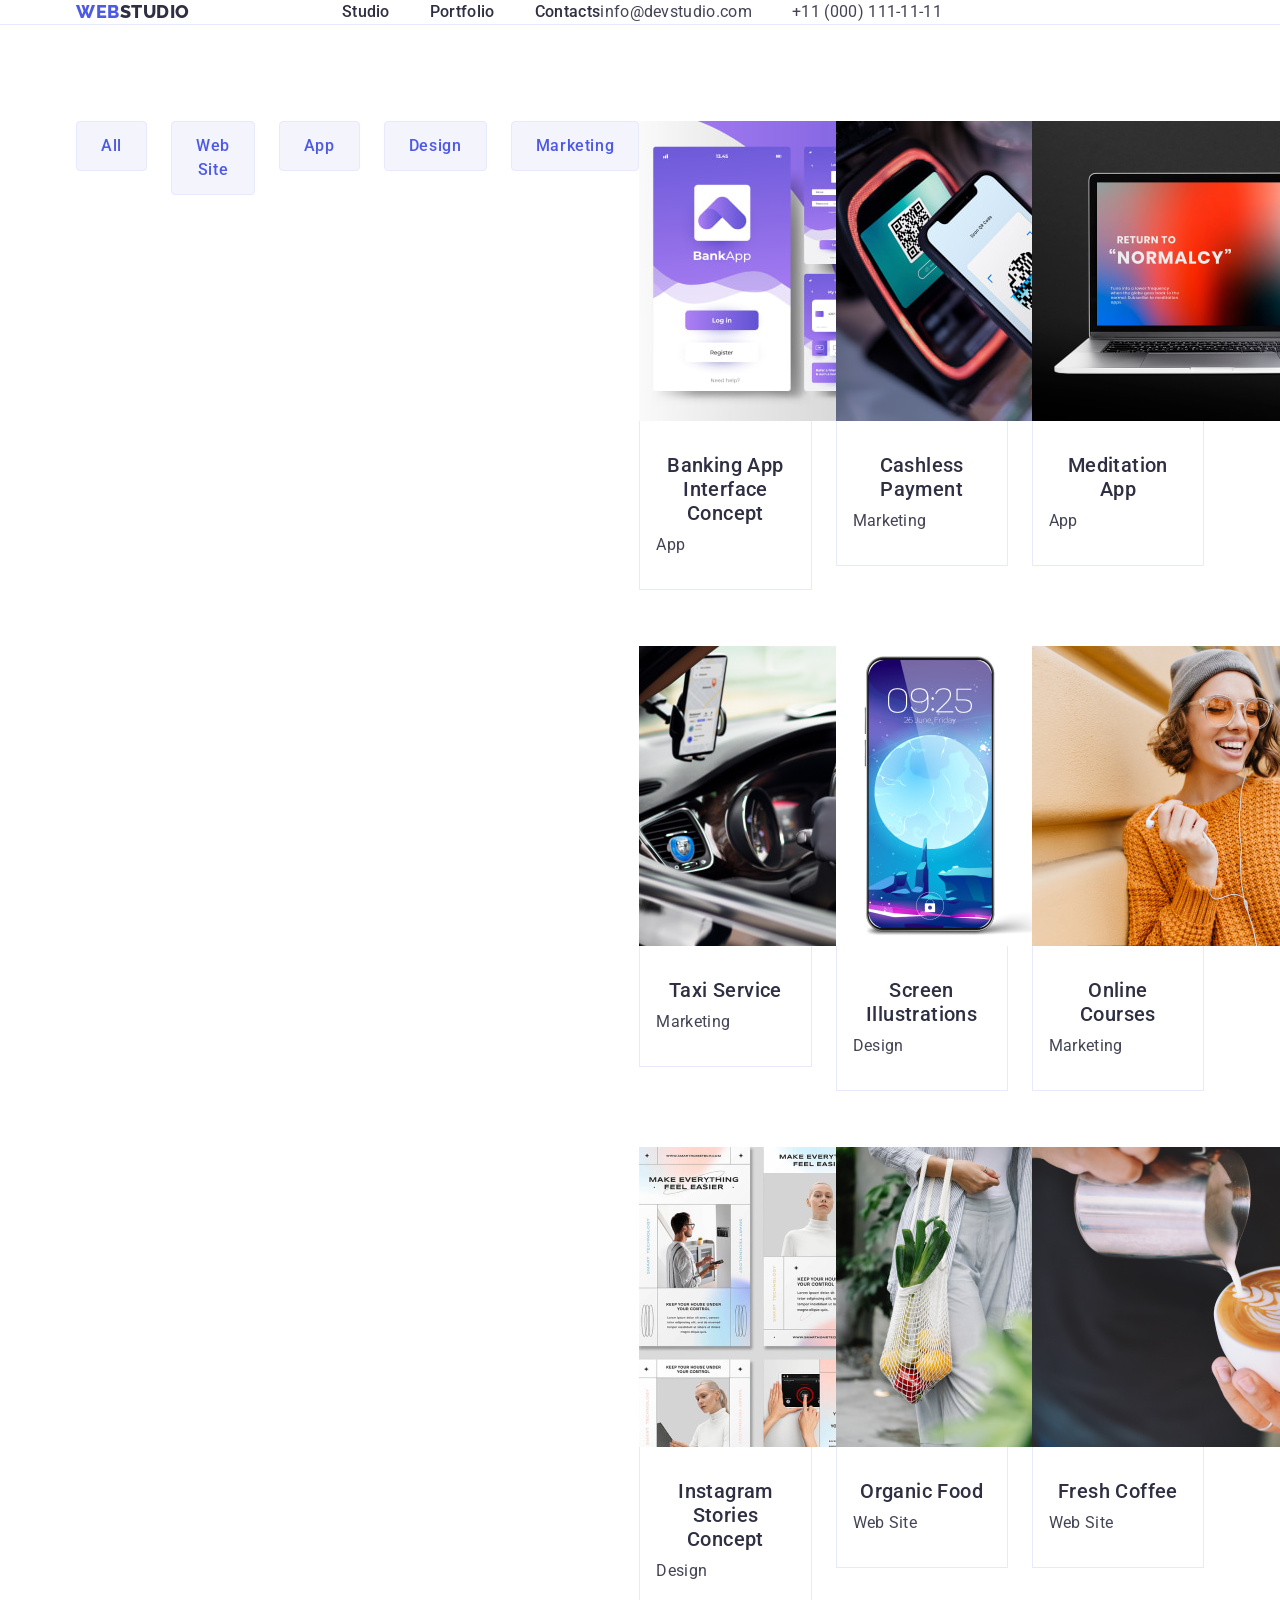
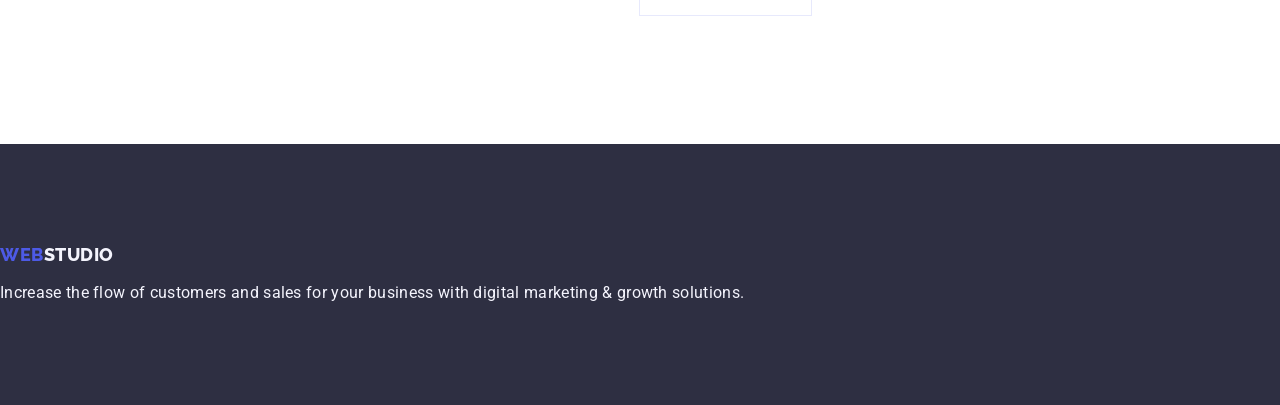
==== commit 219f8ea4: "Update portfolio.html" ====
--- a/portfolio.html
+++ b/portfolio.html
@@ -202,7 +202,7 @@
     </main>
     <!-- FOOTER -------------------------------------------------------------->
     <footer class="footer-section">
-      <a href="./index.html" class="logo link"
+      <a href="./index.html" class="logo link foot-link"
         >Web<span class="studio-footer">Studio</span></a
       >
       <p class="footer-text">
--- a/css/styles.css
+++ b/css/styles.css
@@ -77,7 +77,7 @@
   line-height: 1.17;
   letter-spacing: 0.54px;
   text-transform: uppercase;
-  display: block;
+  display: inline-block;
   margin-right: 76px;
 }
 
@@ -289,6 +289,12 @@
   padding-bottom: 120px;
 }
 
+.filter-list {
+  display: flex;
+  justify-content: center;
+  gap: 24px;
+  margin-bottom: 72px;
+}
 .filter-button {
   background-color: var(--light-background);
   color: var(--primary-bradn-color);
@@ -322,9 +328,6 @@
 }
 
 .projects-list {
-  justify-content: center;
-  gap: 24px;
-  margin-bottom: 72px;
   display: flex;
   flex-wrap: wrap;
   column-gap: 24px;
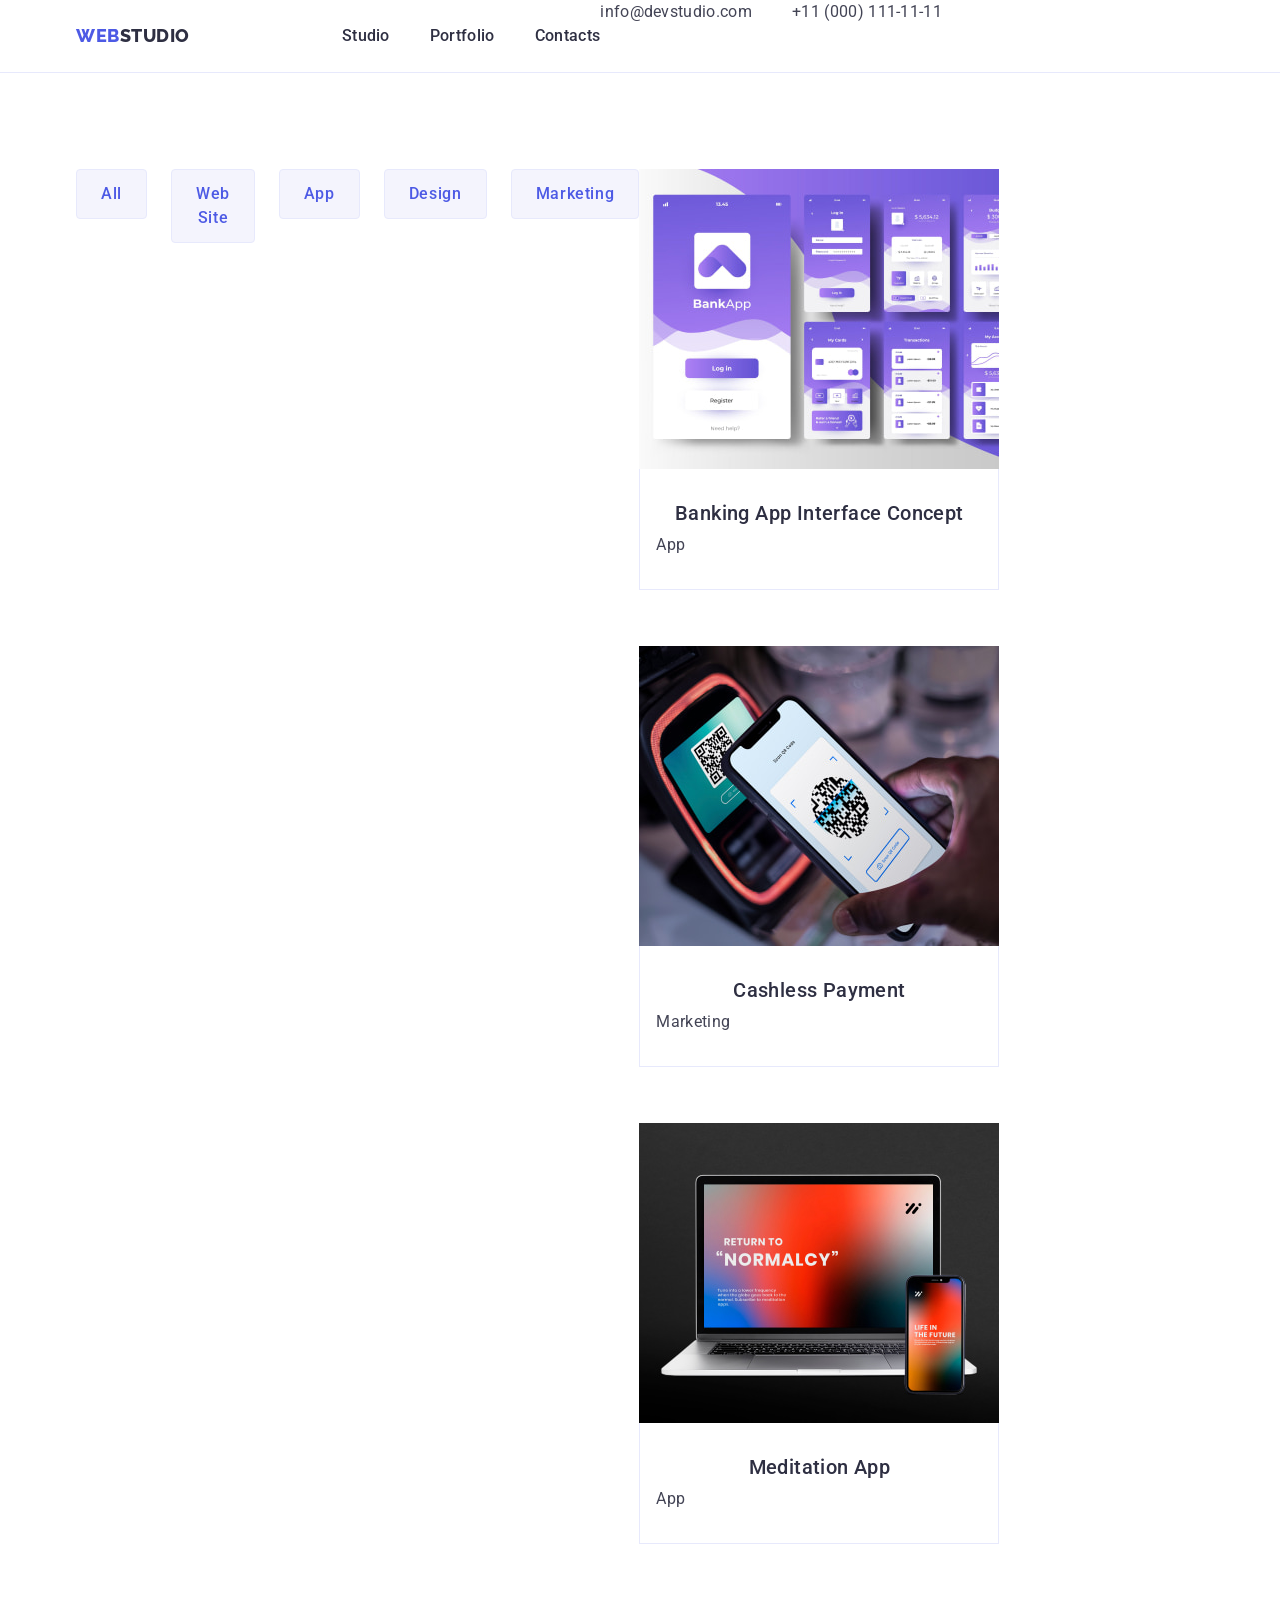
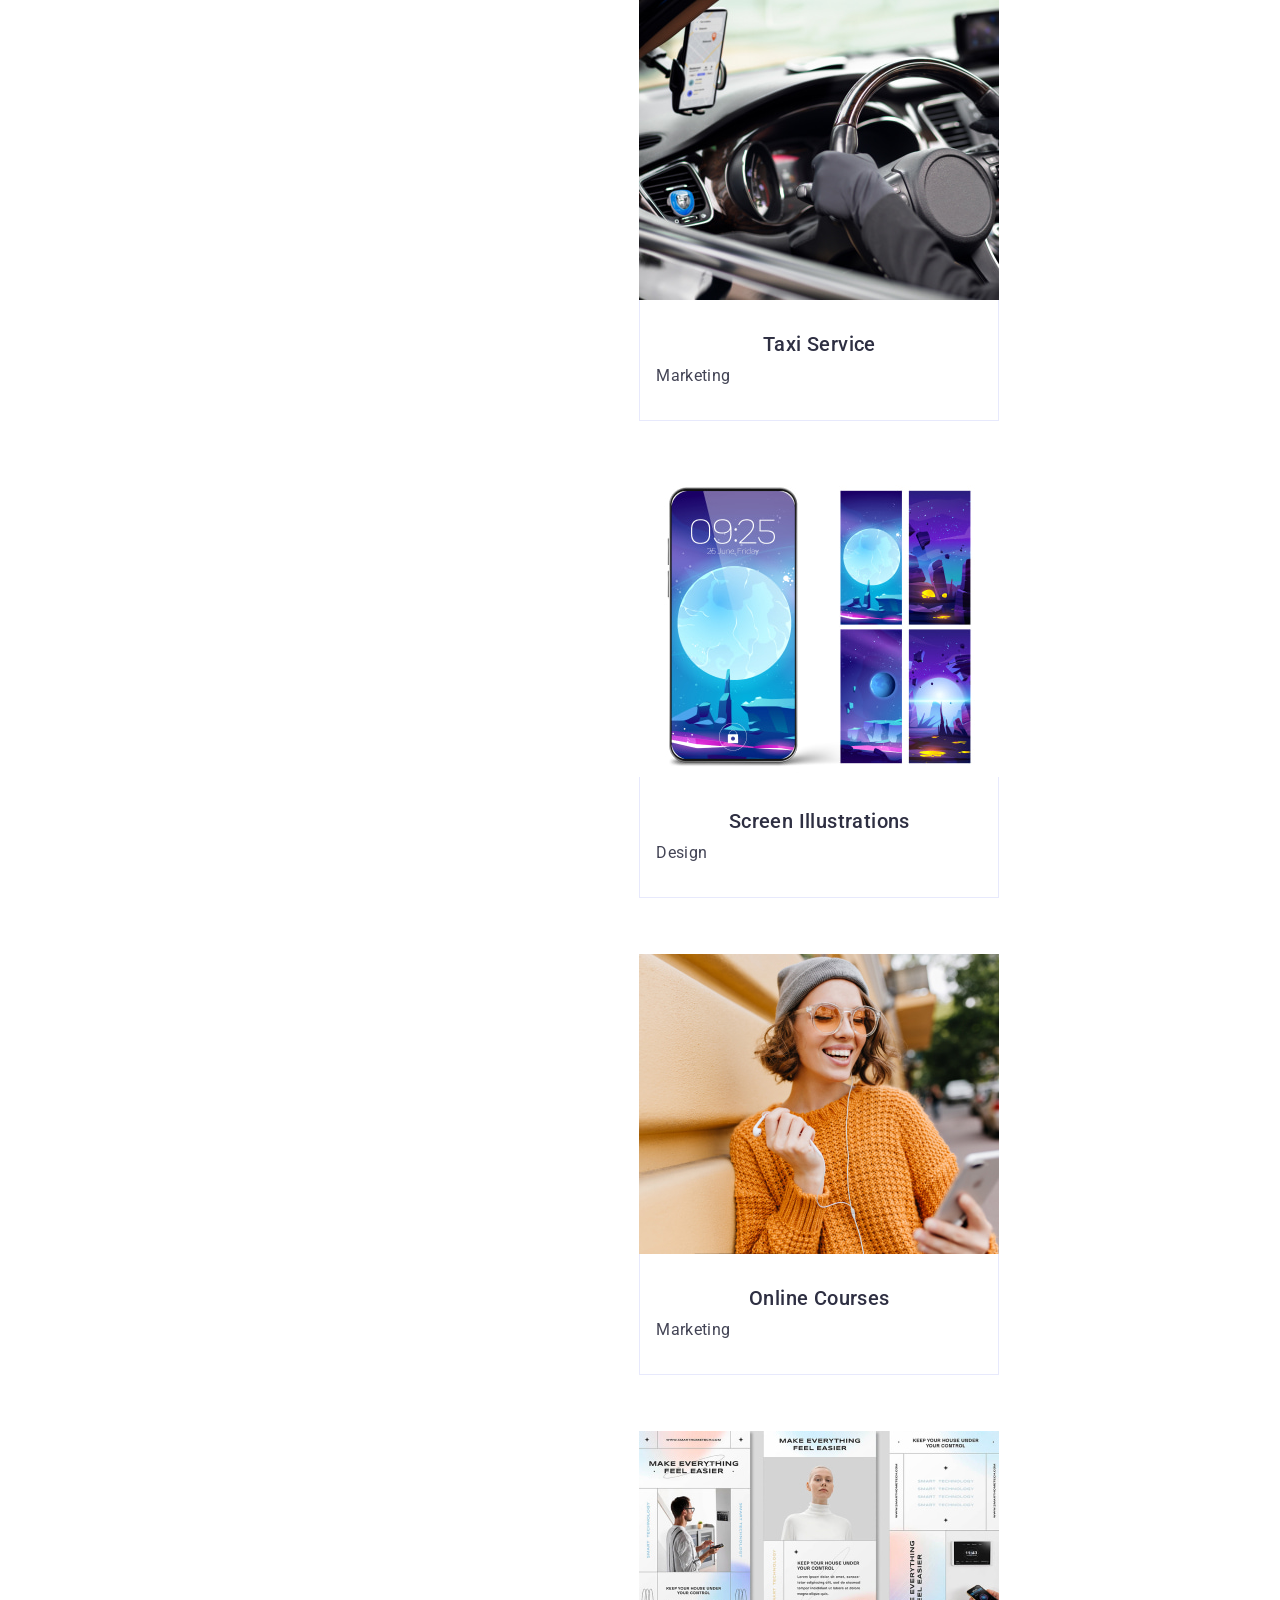
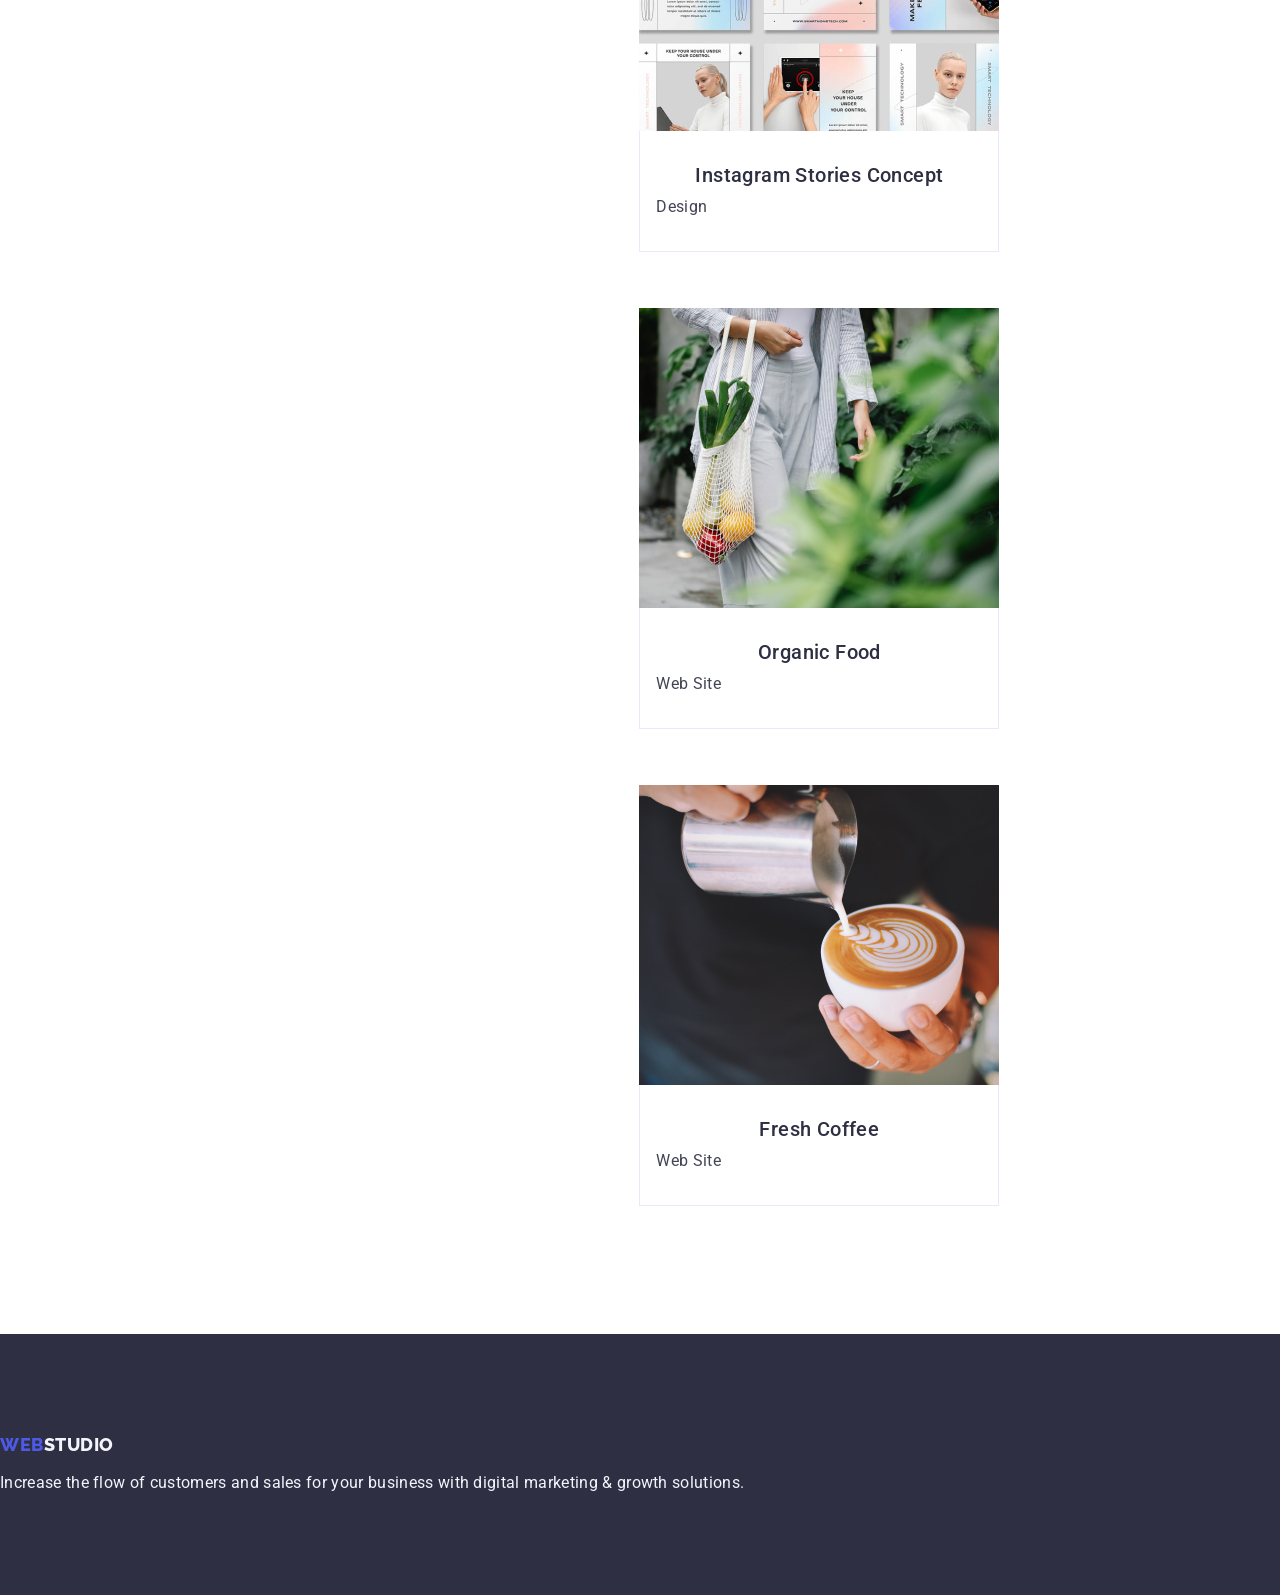
==== commit 7521e38e: "oppp" ====
--- a/portfolio.html
+++ b/portfolio.html
@@ -70,7 +70,7 @@
           </ul>
           <!-- PROJECTS SECTION --------------------------------------------------->
           <ul class="projects-list list">
-            <li class="projects-list-point">
+            <li class="projects-list-pointis">
               <a class="link" href="">
                 <img
                   src="./images/bankapp.jpg"
--- a/css/styles.css
+++ b/css/styles.css
@@ -111,6 +111,7 @@
 
 .link {
   text-decoration: none;
+  display: inline-block;
 }
 
 .menu-item:hover,
@@ -333,9 +334,10 @@
   column-gap: 24px;
   row-gap: 48px;
 }
-.projects-list-point {
-  width: calc((100% - 48px) / 3);
-}
+.projects-list-pointis {
+  width: calc((100%-48px) / 3);
+}
+
 .projects-text {
   color: var(--primary-text-color);
 }
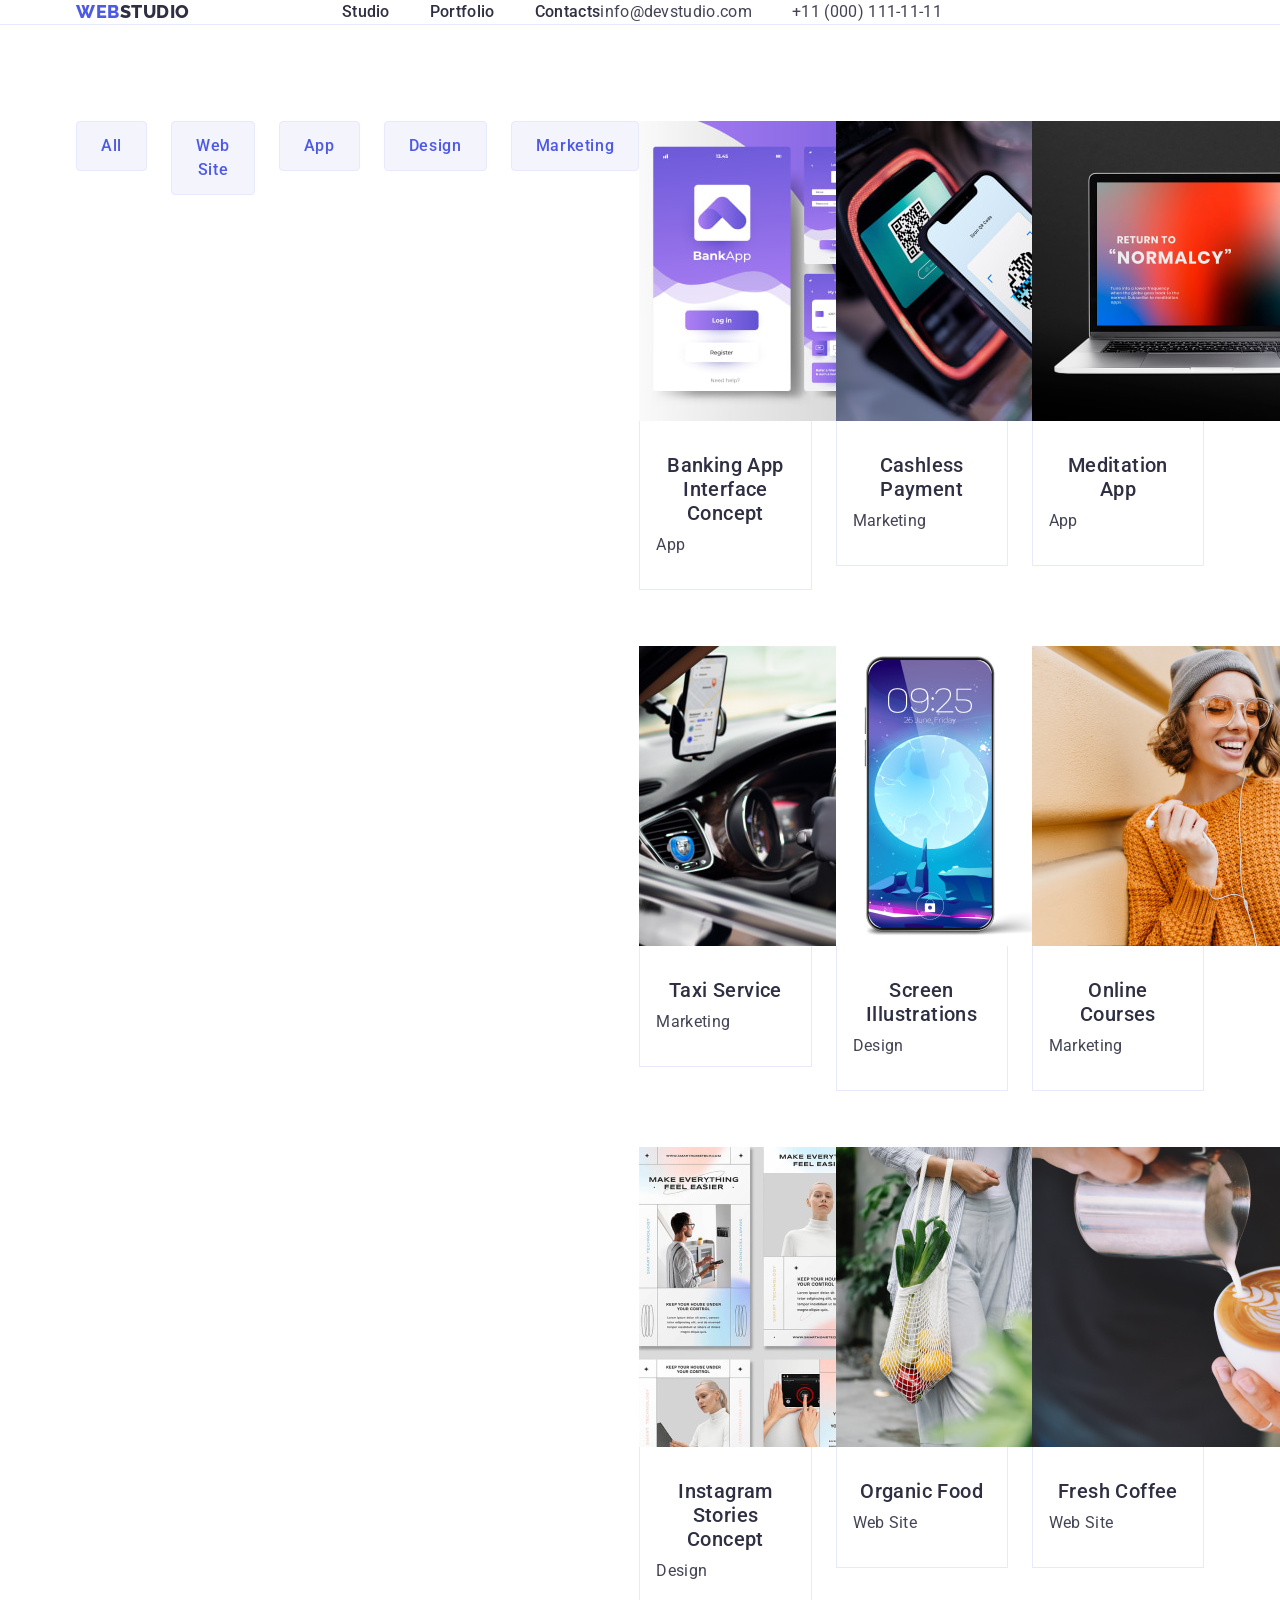
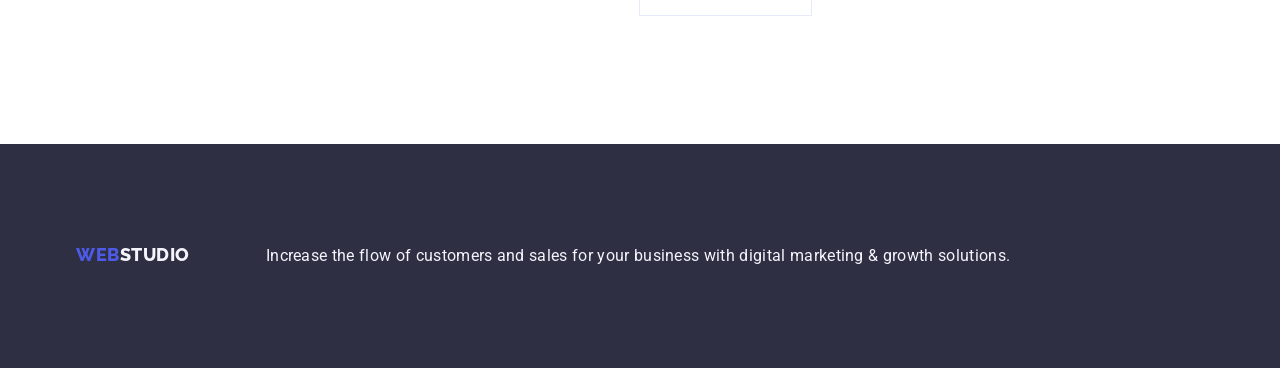
==== commit a44e23f0: "wewewew" ====
--- a/portfolio.html
+++ b/portfolio.html
@@ -70,7 +70,7 @@
           </ul>
           <!-- PROJECTS SECTION --------------------------------------------------->
           <ul class="projects-list list">
-            <li class="projects-list-pointis">
+            <li class="projects-list-point">
               <a class="link" href="">
                 <img
                   src="./images/bankapp.jpg"
@@ -202,13 +202,15 @@
     </main>
     <!-- FOOTER -------------------------------------------------------------->
     <footer class="footer-section">
-      <a href="./index.html" class="logo link foot-link"
-        >Web<span class="studio-footer">Studio</span></a
-      >
-      <p class="footer-text">
-        Increase the flow of customers and sales for your business with digital
-        marketing & growth solutions.
-      </p>
+      <div class="container">
+        <a href="./index.html" class="foot link logo"
+          >Web<span class="studio-footer">Studio</span></a
+        >
+        <p class="footer-text">
+          Increase the flow of customers and sales for your business with
+          digital marketing & growth solutions.
+        </p>
+      </div>
     </footer>
   </body>
 </html>
--- a/css/styles.css
+++ b/css/styles.css
@@ -77,7 +77,7 @@
   line-height: 1.17;
   letter-spacing: 0.54px;
   text-transform: uppercase;
-  display: inline-block;
+  display: block;
   margin-right: 76px;
 }
 
@@ -111,7 +111,6 @@
 
 .link {
   text-decoration: none;
-  display: inline-block;
 }
 
 .menu-item:hover,
@@ -334,8 +333,9 @@
   column-gap: 24px;
   row-gap: 48px;
 }
-.projects-list-pointis {
-  width: calc((100%-48px) / 3);
+
+.projects-list-point {
+  width: calc((100% - 48px) / 3);
 }
 
 .projects-text {
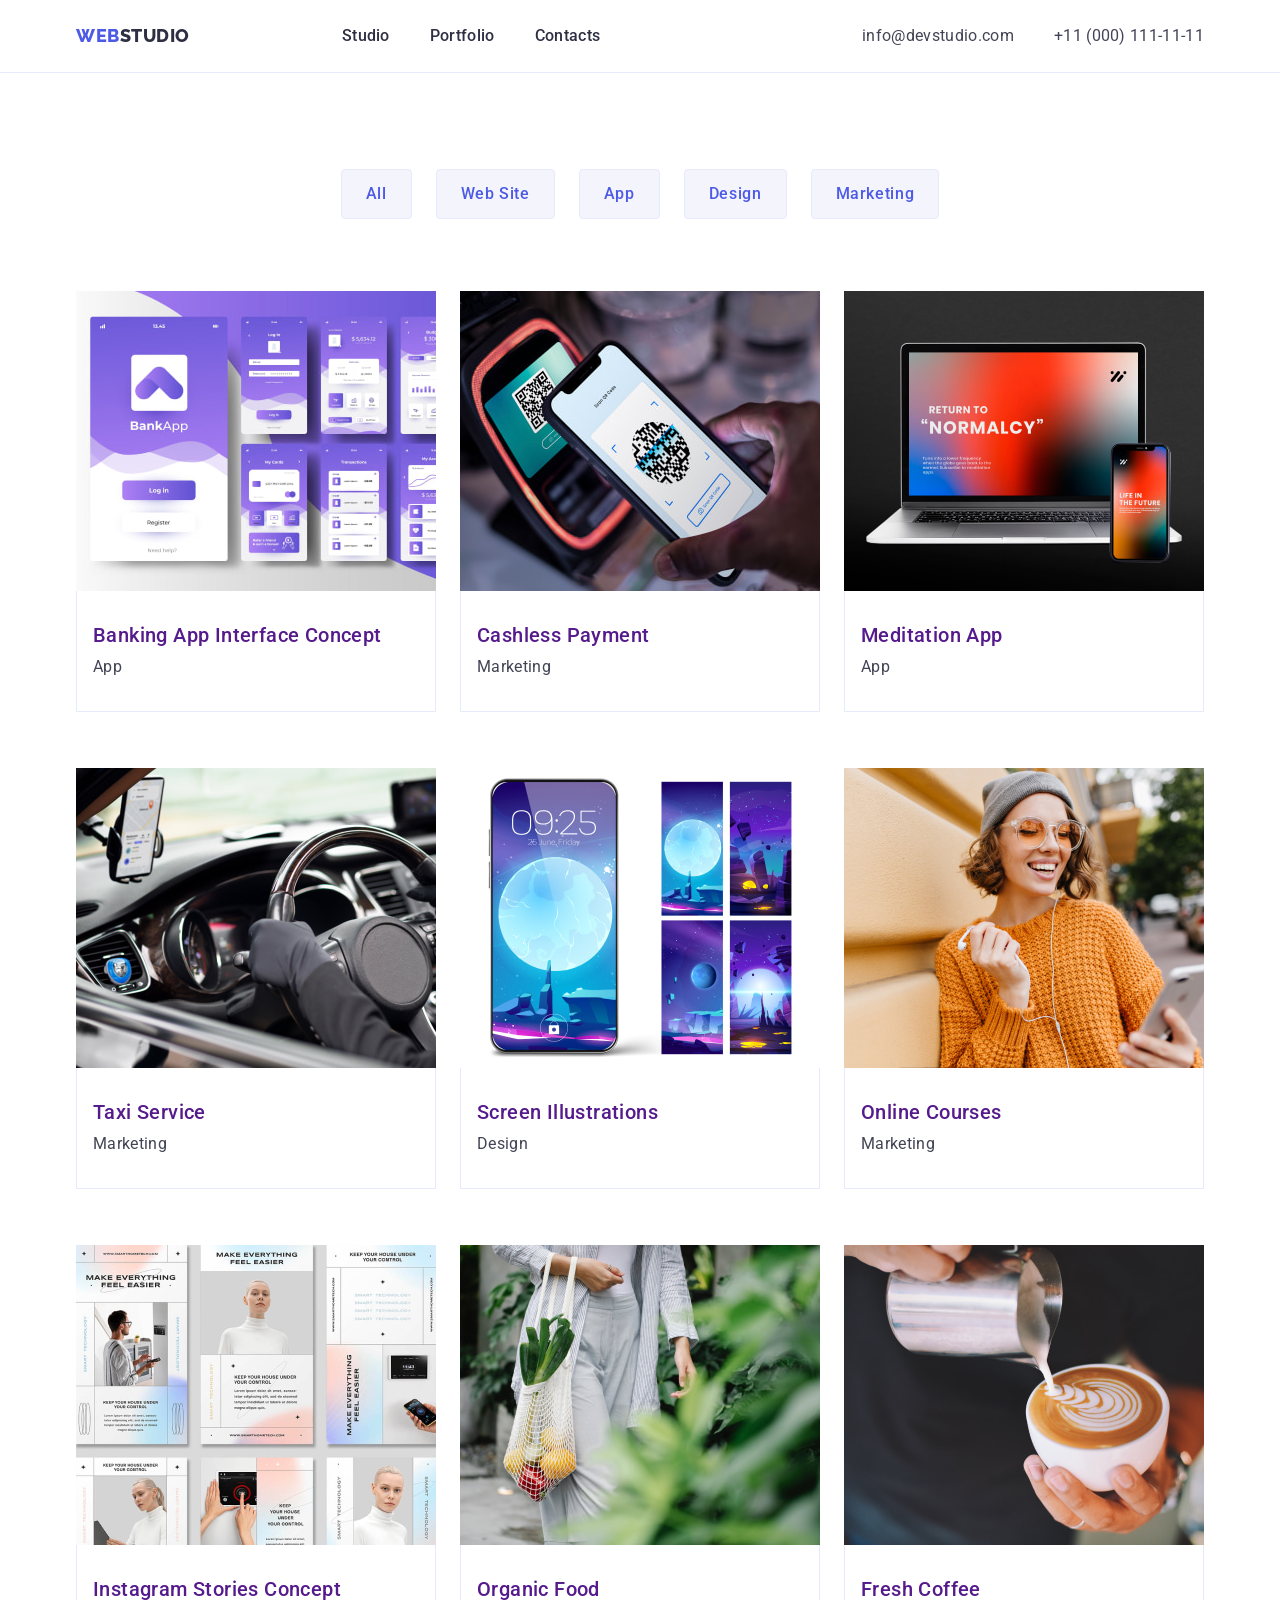
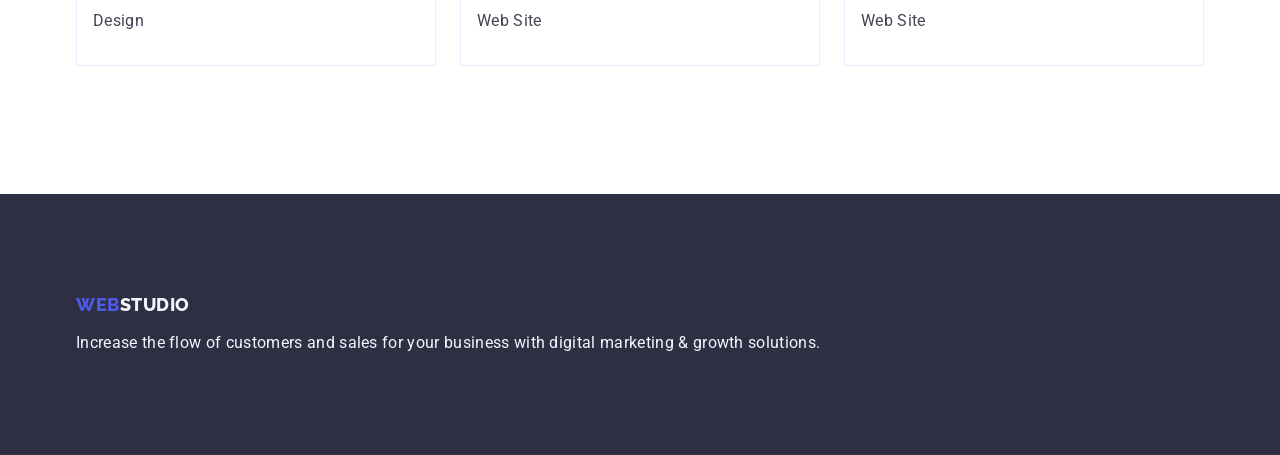
==== commit ee785a1a: "fix css" ====
--- a/portfolio.html
+++ b/portfolio.html
@@ -203,7 +203,7 @@
     <!-- FOOTER -------------------------------------------------------------->
     <footer class="footer-section">
       <div class="container">
-        <a href="./index.html" class="foot link logo"
+        <a href="./index.html" class="logo link foot-link"
           >Web<span class="studio-footer">Studio</span></a
         >
         <p class="footer-text">
--- a/css/styles.css
+++ b/css/styles.css
@@ -13,6 +13,11 @@
   --modal-background-color: #fcfcfc; /*DAIRY*/
 }
 
+* {
+  margin: 0;
+  padding: 0;
+}
+
 h1,
 h2,
 h3,
@@ -67,6 +72,8 @@
 
 .header-container {
   display: flex;
+  justify-content: space-between; /* Elementy w poziomie */
+  align-items: center; /* elementy w pionie */
 }
 
 .logo {
@@ -97,6 +104,7 @@
 }
 
 .menu-item {
+  display: inline-block;
   font-weight: 500;
   font-size: 16px;
   line-height: 1.5;
@@ -125,7 +133,6 @@
 .contact-details ul {
   display: flex;
   gap: 40px;
-  margin-right: 156px;
 }
 
 .contact-item {
@@ -156,6 +163,7 @@
   letter-spacing: 0.02em;
   text-align: center;
   max-width: 496px;
+  margin: 0 auto;
 }
 
 .hero-button {
@@ -168,6 +176,7 @@
   font-size: 16px;
   line-height: 1.5;
   display: block;
+  margin: 0 auto;
   margin-top: 48px;
   min-width: 169px;
   height: 56px;
@@ -186,7 +195,6 @@
   flex-direction: row;
   gap: 24px;
   align-items: center;
-  margin: 120px auto;
 }
 
 .why-us-section {
@@ -220,7 +228,7 @@
   display: flex;
   gap: 24px;
   align-items: center;
-  margin: 72px auto 120px;
+  margin: 72px auto 0;
 }
 
 .we-do-list-point {
@@ -256,6 +264,7 @@
 }
 .name-card-container {
   padding: 32px 0;
+  text-align: center;
 }
 
 .job-item {
@@ -321,10 +330,7 @@
   font-weight: 500;
   line-height: 1.2;
   letter-spacing: 0.02em;
-  color: var(--second-text-color);
-  /** czy to działa do wszyskich titles? **/
   margin-bottom: 8px;
-  text-align: center;
 }
 
 .projects-list {
@@ -347,8 +353,3 @@
   border-top: none;
   margin-bottom: 8px;
 }
-
-.container {
-  display: flex;
-  flex-direction: row;
-}
